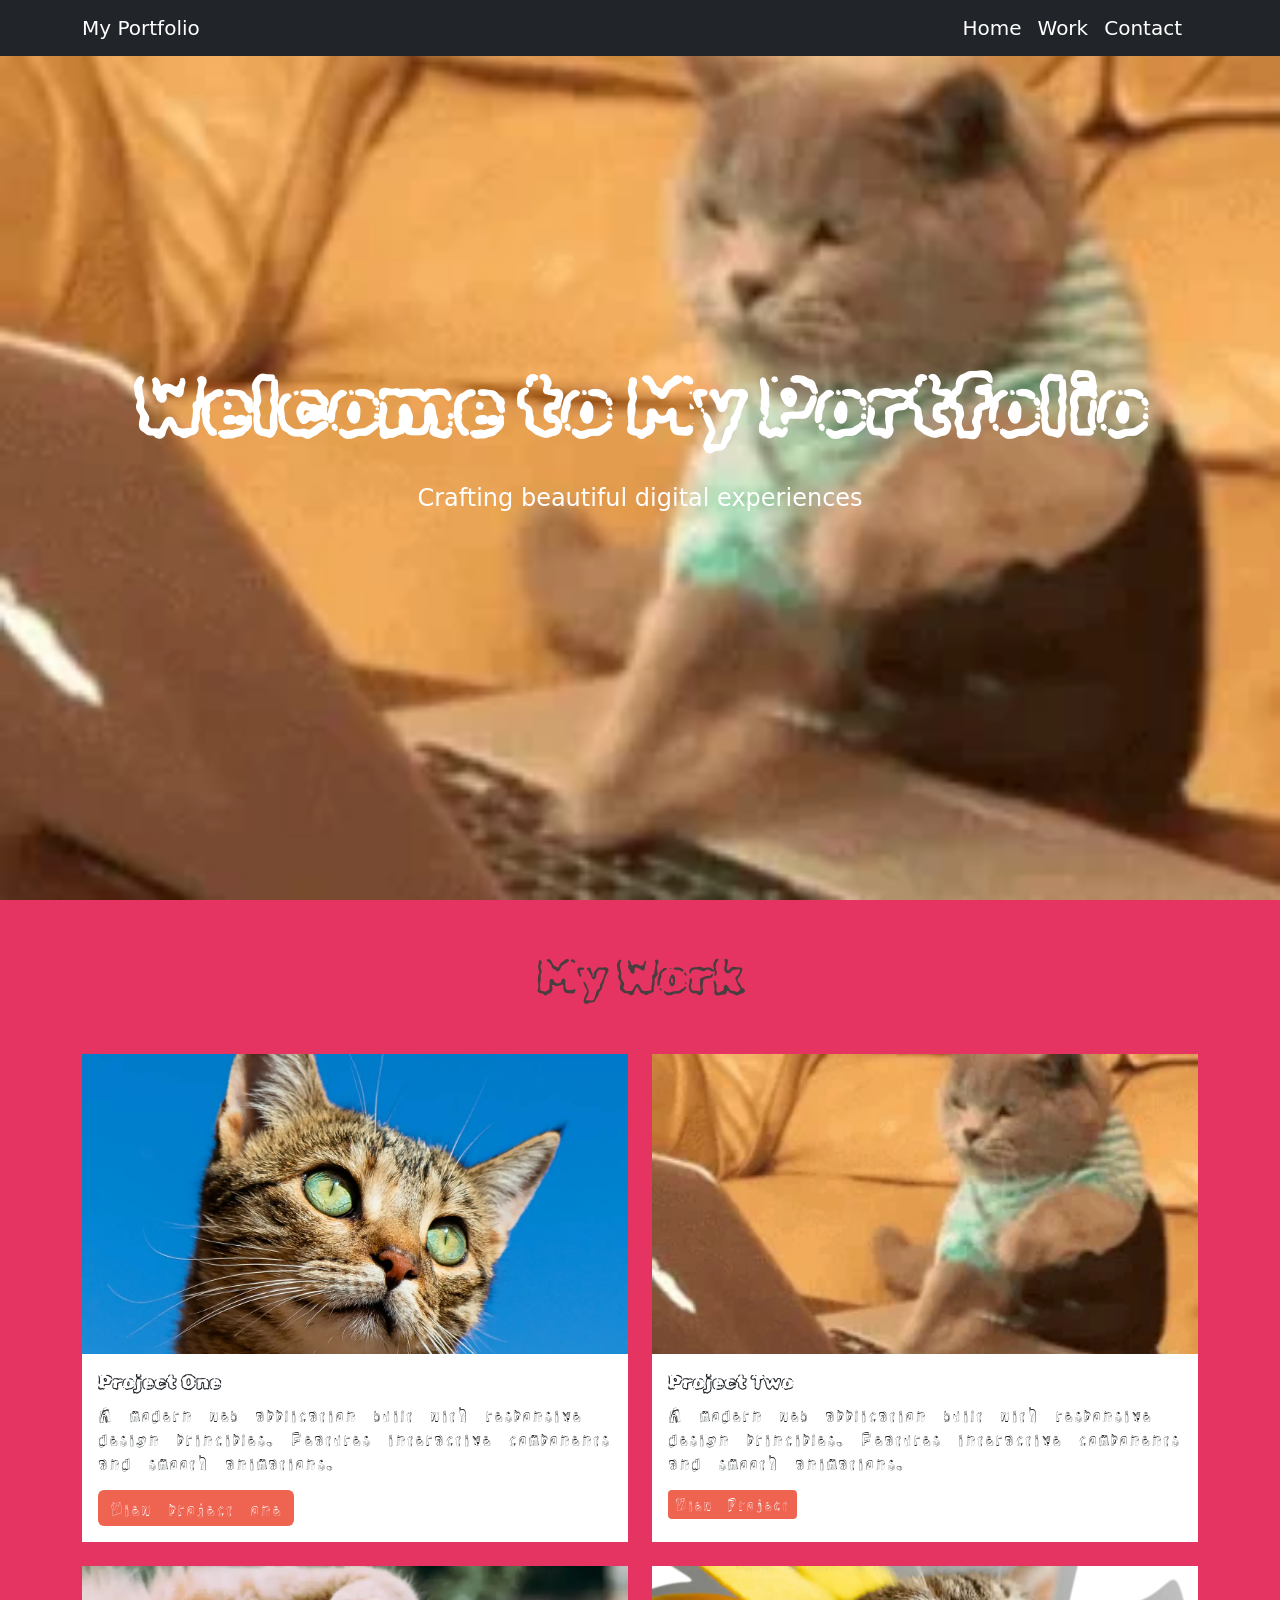
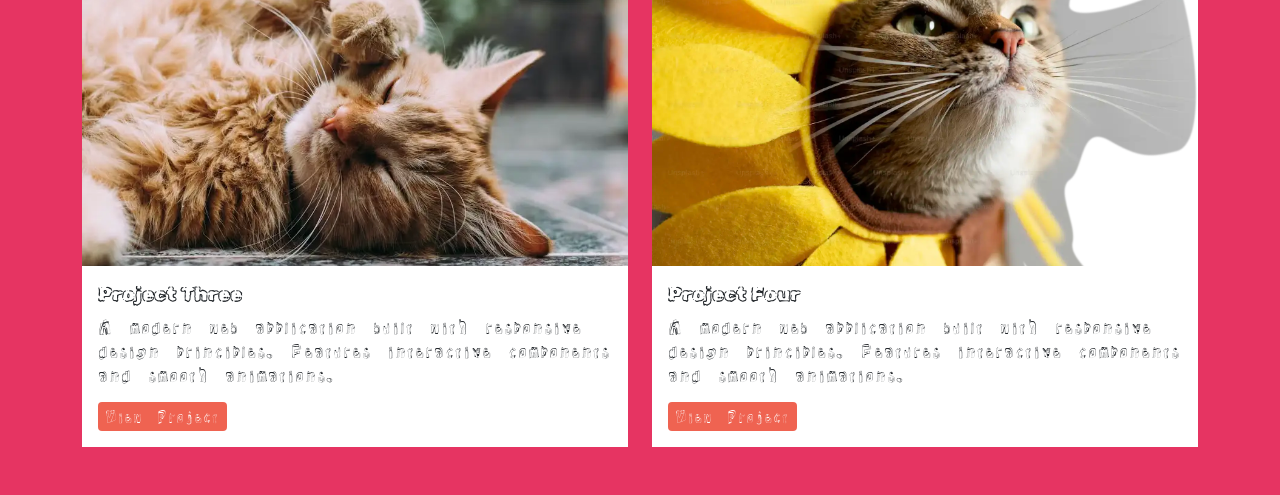
==== index.html @ f979a522 "modal full screen" ====
<!DOCTYPE html>
<html lang="en">

	<head>
		<link rel="stylesheet" href="https://cdnjs.cloudflare.com/ajax/libs/animate.css/4.1.1/animate.min.css"/>
		
		<meta name="viewport" content="width=device-width, initial-scale=1">

		<title>Your Name Portfolio</title>

		<link href="https://cdn.jsdelivr.net/npm/bootstrap@5.3.8/dist/css/bootstrap.min.css" rel="stylesheet" integrity="sha384-sRIl4kxILFvY47J16cr9ZwB07vP4J8+LH7qKQnuqkuIAvNWLzeN8tE5YBujZqJLB" crossorigin="anonymous">

		<link href="./styles/style.css" rel="stylesheet">
	</head>
	
	<body>
		<!-- Navigation -->
		<nav class="navbar navbar-expand-lg navbar-dark bg-dark fixed-top">
			<div class="container">
				<a class="navbar-brand" href="#">My Portfolio</a>
				<div class="collapse navbar-collapse" id="navbarNav">
					<ul class="navbar-nav ms-auto">
						<li class="nav-item">
							<a class="navbar-brand" href="#hero">Home</a>
						</li>
						<li class="nav-item">
							<a class="navbar-brand" href="#work">Work</a>
						</li>
						<li class="nav-item">
							<a class="navbar-brand" href="#contact">Contact</a>
						</li>
					</ul>
				</div>
			</div>
		</nav>

		<!-- Hero Section -->
		<section id="hero" class="hero-section">
			<div class="container h-100 d-flex align-items-center justify-content-center">
				<div class="text-center text-white">
					<h1 class="display-1 fw-bold mb-4">Welcome to My Portfolio</h1>
					<p class="lead mb-4">Crafting beautiful digital experiences</p>
				</div>
			</div>
		</section>

		<!-- Work Section -->
		<section id="work" class="py-5 sans-serif">
			<div class="container">
				<h2 class="text-center mb-5 display-5">My Work</h2>
				
				<div class="row g-4">
					<!-- Work 1 -->
					<div class="col-md-6">
						<div class="card h-100 work-card">
							<img src="images/bluecat.webp">
							<div class="card-body">
								<h5 class="card-title">Project One</h5>
								<p class="card-text">A modern web application built with responsive design principles. Features interactive components and smooth animations.</p>
								<button type="button" class="btn btn-primary"
								data-bs-toggle="modal" data-bs-target="#projectOneDetails">
									View project one
							</button>
							</div>
						</div>
					</div>

					<!-- Work 2 -->
					<div class="col-md-6">
						<div class="card h-100 work-card">
							<img src="images/catkeyboard.webp">
							<div class="card-body">
								<h5 class="card-title">Project Two</h5>
								<p class="card-text">A modern web application built with responsive design principles. Features interactive components and smooth animations.</p>
								<a href="#" class="btn btn-sm btn-primary">View Project</a>
							</div>
						</div>
					</div>

					<!-- Work 3 -->
					<div class="col-md-6">
						<div class="card h-100 work-card">
							<img src="images/orangecat.webp">
							<div class="card-body">
								<h5 class="card-title">Project Three</h5>
								<p class="card-text">A modern web application built with responsive design principles. Features interactive components and smooth animations.</p>
								<a href="#" class="btn btn-sm btn-primary">View Project</a>
							</div>
						</div>
					</div>

					<!-- Work 4 -->
					<div class="col-md-6">
						<div class="card h-100 work-card">
							<img src="images/sunflowercat.webp">
							<div class="card-body">
								<h5 class="card-title">Project Four</h5>
								<p class="card-text">A modern web application built with responsive design principles. Features interactive components and smooth animations.</p>
								<a href="#" class="btn btn-sm btn-primary">View Project</a>
							</div>
						</div>
					</div>
				</div>
			</div>


<!-- Project one detail pop-up -->
<div class="modal fade" id="projectOneDetails" tabindex="-1" aria-labelledby="exampleModalLabel" 
aria-hidden="true">
  <div class="modal-dialog modal-fullscreen">
    <div class="modal-content">
      <div class="modal-header">
        <h1 class="modal-title fs-5" id="exampleModalLabel">Modal title</h1>
        <button type="button" class="btn-close" data-bs-dismiss="modal" aria-label="Close"></button>
      </div>
      <div class="modal-body">

		<div class="container">
			<div class="row">
				<div class="col-md-3">
					<h2>Project one detail page</h2>
				</div>
				<div class="col-md-9">
					<img src="images/bluecat.webp">
				</div>
			</div>
		</div>
		



      </div>
      <div class="modal-footer">
        <button type="button" class="btn btn-secondary" data-bs-dismiss="modal">Close</button>
      </div>
    </div>
  </div>
</div>









		</section>




		<script src="https://cdn.jsdelivr.net/npm/bootstrap@5.3.8/dist/js/bootstrap.bundle.min.js" integrity="sha384-FKyoEForCGlyvwx9Hj09JcYn3nv7wiPVlz7YYwJrWVcXK/BmnVDxM+D2scQbITxI" crossorigin="anonymous"></script>
	</body>
</html>
---- styles/style.css ----
@import url('https://fonts.googleapis.com/css2?family=Rubik+Burned&display=swap');
@import url('https://fonts.googleapis.com/css2?family=Rock+3D&display=swap');

:root {
    --background-color: #E63462;
    --text-color: #483D3F;
    --highlight-color-one: #708B75;
    --highlight-color-two: #EF6351;
    --highlight-color-three: #EDDDD4;
}

body{
    background-color: var(--background-color);
    color: var(--text-color);
}

/* Hero Section */
.hero-section {
    background: url('../images/catkeyboard.webp');
    background-size: cover;
    background-position: 50% 50%;
    height: 100vh;
    display: flex;
    align-items: center;
    justify-content: center;
    color: white;
}

.bg-light {
    background-color: red;
}

.hero-section h1 {
    font-weight: 700;
    font-family: "Rubik Burned", system-ui;
}

h2, h3, h4, h5 {
    font-family: "Rubik Burned", system-ui;
}

.hero-section .lead {
    font-size: 1.5rem;
}

.work-card img {
    height: 300px;
    object-fit: cover;
    border-radius: 0;
}

.work-card {
    font-family: "Rock 3D", system-ui;
    border-radius: 0px;
    border: none;
}

.btn {
    background-color: var(--highlight-color-two);
    border: none;
}


h2 {
    font-weight: 700;
    color: var(--text-color);
}

.modal-body img {
    width: 100%;
}
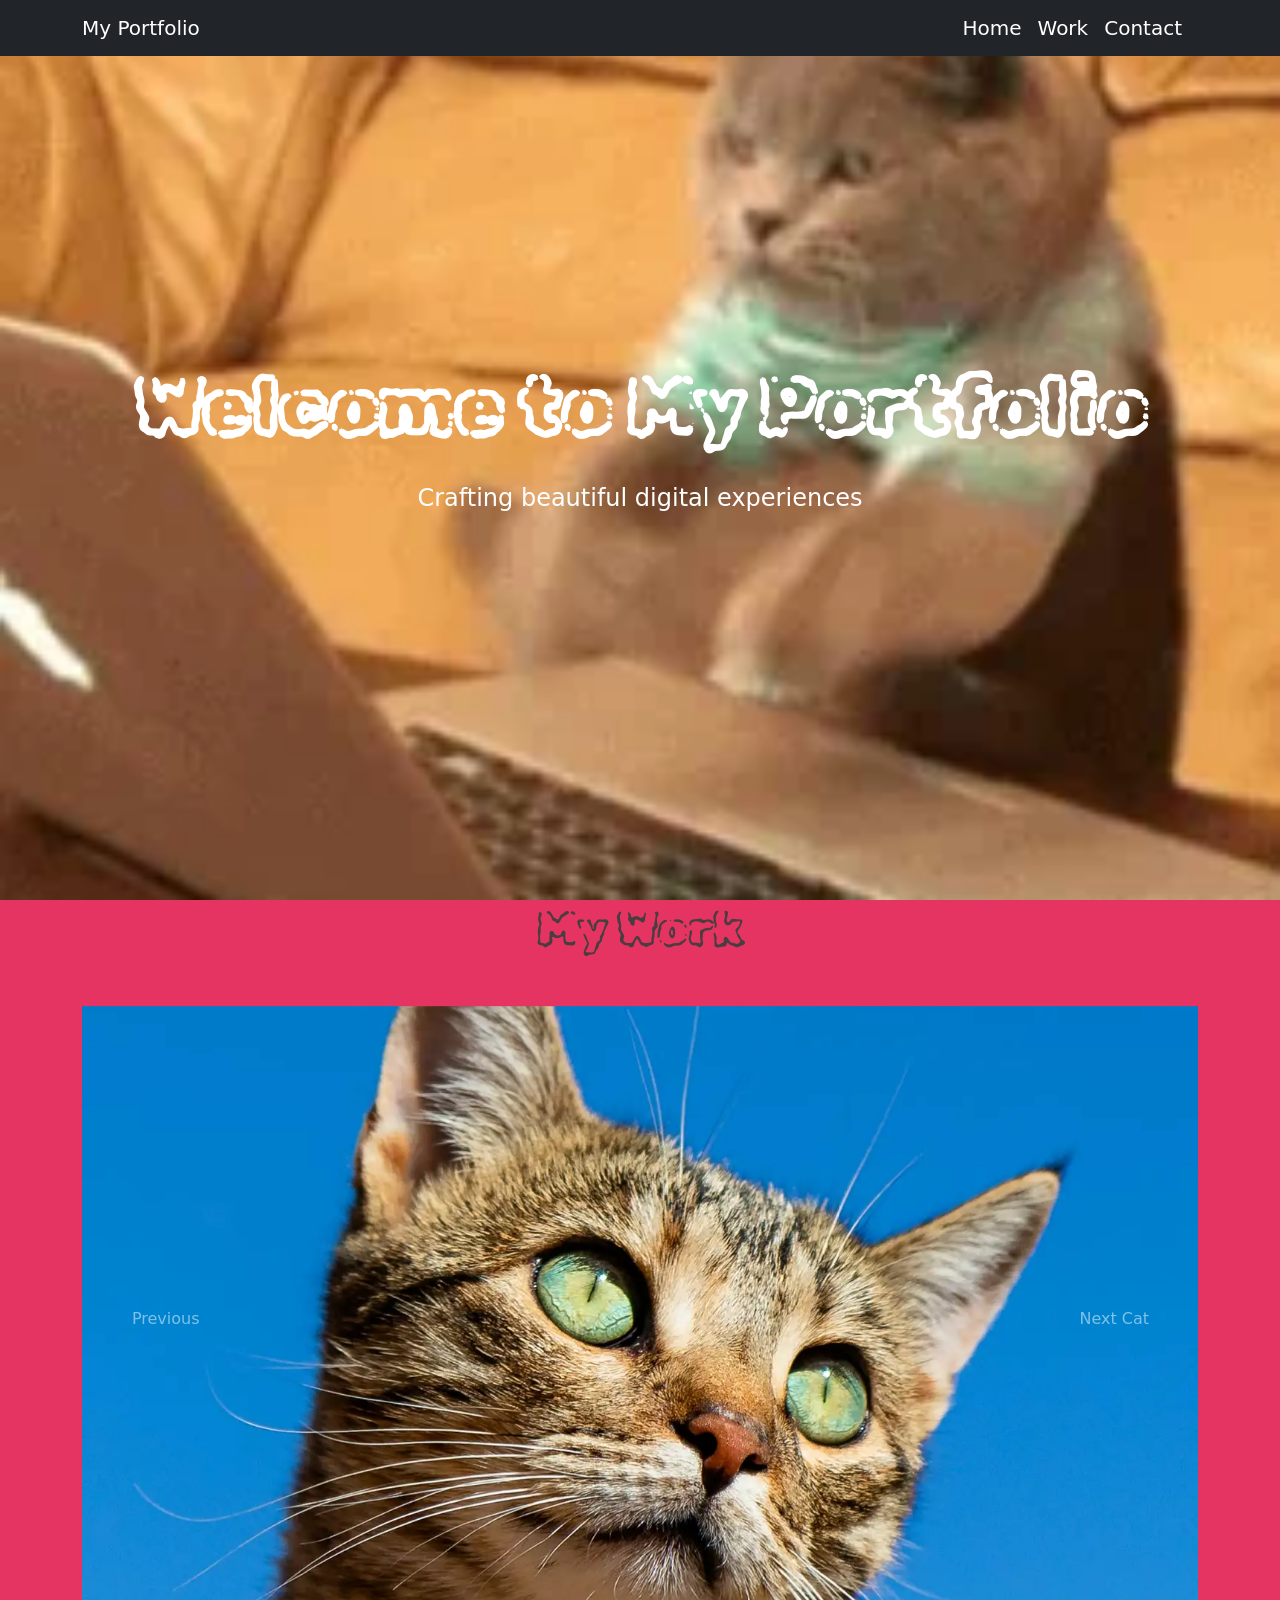
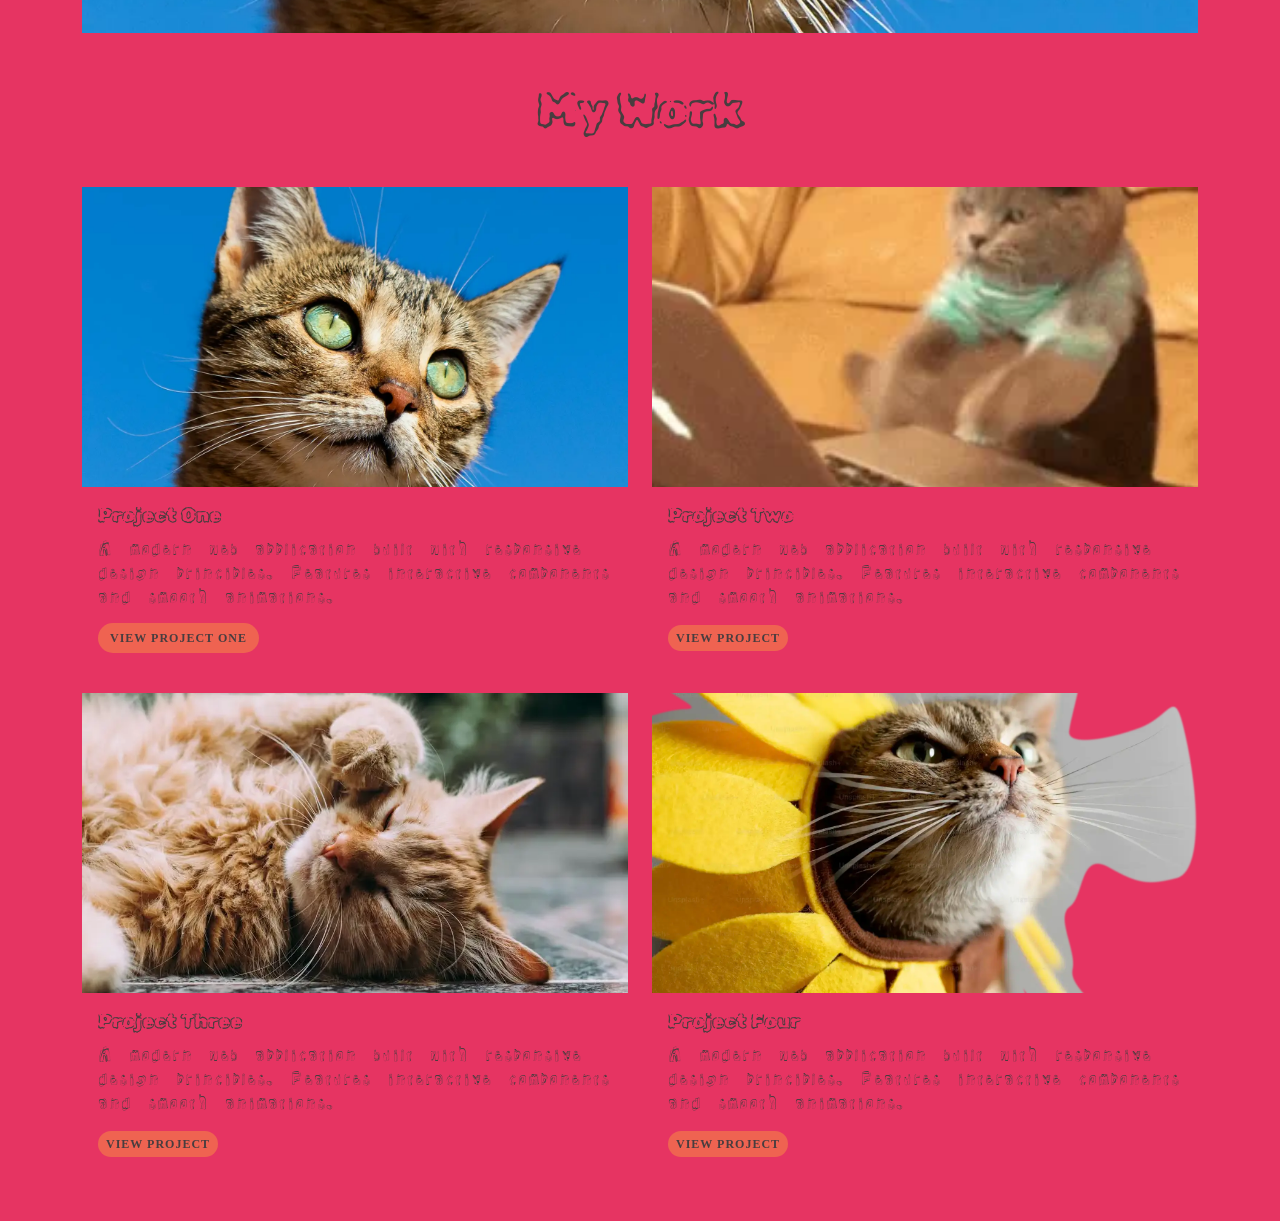
==== commit 8cd54416: "Carousel example" ====
--- a/index.html
+++ b/index.html
@@ -43,6 +43,43 @@
 				</div>
 			</div>
 		</section>
+
+
+		<section class="carousel">
+			<div class="container">
+				<h2 class="text-center mb-5 display-5">My Work</h2>
+				<div id="catCarousel" class="carousel slide">
+					<div id="catCarousel" class="carousel slide">
+						<div class="carousel-inner">
+							<div class="carousel-item active">
+								<img src="images/bluecat.webp">
+							</div>
+							<div class="carousel-item">
+								<img src="images/catfriend.webp">
+							</div>
+							<div class="carousel-item">
+								<img src="images/catkeyboard.webp">
+							</div>
+							<div class="carousel-item">
+								<img src="images/sunflowercat.webp">
+							</div>
+							<div class="carousel-item">
+								<img src="images/orangecat.webp">
+							</div>
+						</div>
+						<button class="carousel-control-prev" type="button" data-bs-target="#catCarousel" data-bs-slide="prev">
+							Previous
+						</button>
+						<button class="carousel-control-next" type="button" data-bs-target="#catCarousel" data-bs-slide="next">
+							Next Cat
+						</button>
+					</div>
+
+				</div>
+			</div>
+		</section>
+
+
 
 		<!-- Work Section -->
 		<section id="work" class="py-5 sans-serif">
@@ -138,13 +175,6 @@
 </div>
 
 
-
-
-
-
-
-
-
 		</section>
 
 
--- a/styles/style.css
+++ b/styles/style.css
@@ -9,8 +9,40 @@
     --highlight-color-three: #EDDDD4;
 }
 
-body{
+body {
     background-color: var(--background-color);
+    color: var(--text-color);
+}
+
+.carousel-inner img {
+    width: 100%;
+    aspect-ratio: 16/9;
+    object-fit: cover;
+}
+
+.btn {
+    background: var(--text-color);
+    border: none;
+    color: var(--green-hightlight);
+    font-family: "Roboto";
+    font-weight: 900;
+    font-size: 12px;
+    text-transform: uppercase;
+    letter-spacing: 1px;
+    border-radius: 112px;
+}
+
+div.card {
+    border: none;
+    background-color: transparent;
+}
+
+div.card {
+    border: none;
+    background-color: transparent;
+}
+
+div.card-body, .card-title, .card-text {
     color: var(--text-color);
 }
 
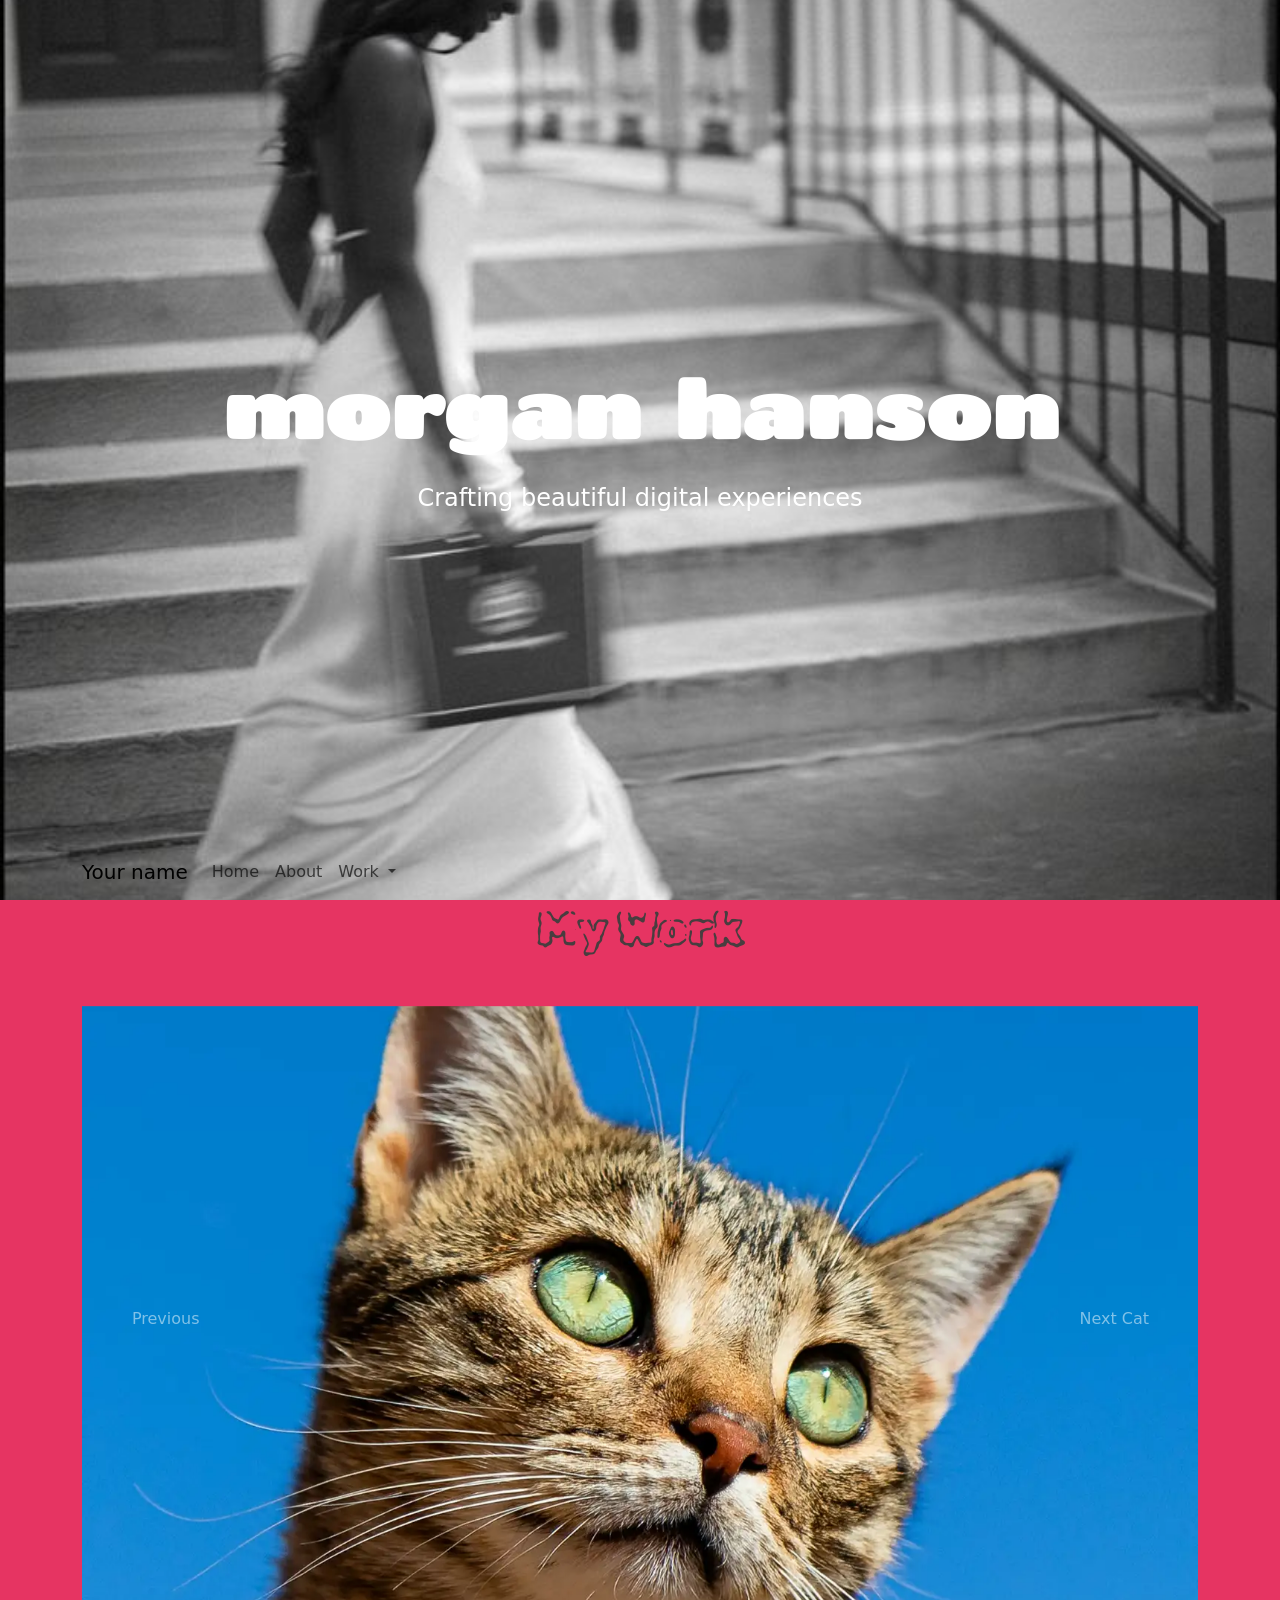
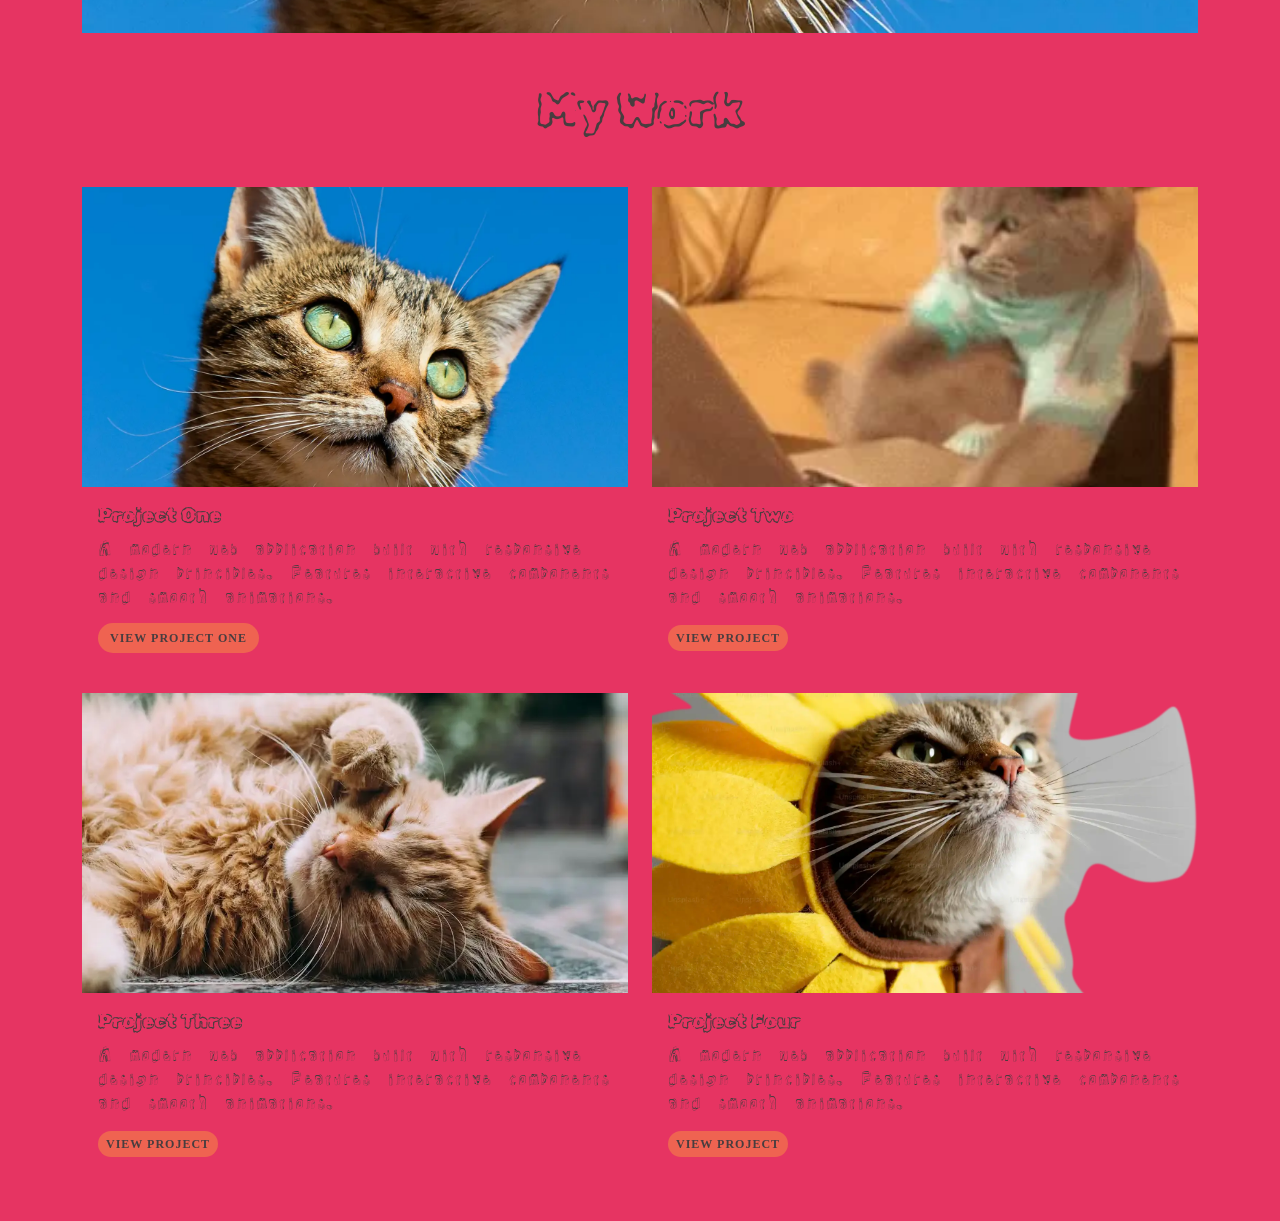
==== commit 05d4b189: "Random website changes" ====
--- a/index.html
+++ b/index.html
@@ -14,7 +14,7 @@
 	</head>
 	
 	<body>
-		<!-- Navigation -->
+		<!-- Navigation
 		<nav class="navbar navbar-expand-lg navbar-dark bg-dark fixed-top">
 			<div class="container">
 				<a class="navbar-brand" href="#">My Portfolio</a>
@@ -32,13 +32,44 @@
 					</ul>
 				</div>
 			</div>
-		</nav>
+		</nav> -->
+
+<!-- navbar with a drop down that collapses on screens smaller than medium width -->
+<nav class="navbar navbar-expand-lg fixed-bottom">
+	<div class="container-fluid container">
+		<a class="navbar-brand" href="#">Your name</a>
+		<button class="navbar-toggler" type="button" data-bs-toggle="collapse" data-bs-target="#navbarText" aria-controls="navbarText" aria-expanded="false" aria-label="Toggle navigation">
+			<span class="navbar-toggler-icon"></span>
+		</button>
+		<div class="collapse navbar-collapse" id="navbarText">
+			<ul class="navbar-nav">
+				<li class="nav-item">
+					<a class="nav-link" href="#">Home</a>
+				</li>
+				<li class="nav-item">
+					<a class="nav-link" href="#">About</a>
+				</li>
+				<li class="nav-item dropdown">
+					<a class="nav-link dropdown-toggle" role="button" data-bs-toggle="dropdown">
+						Work
+					</a>
+					<ul class="dropdown-menu">
+						<li><a class="dropdown-item" href="#">Digital</a></li>
+						<li><a class="dropdown-item" href="#">Print</a></li>
+						<li><a class="dropdown-item" href="#">Illustration</a></li>
+					</ul>
+				</li>
+			</ul>
+		</div>
+	</div>
+</nav>
+
 
 		<!-- Hero Section -->
 		<section id="hero" class="hero-section">
 			<div class="container h-100 d-flex align-items-center justify-content-center">
 				<div class="text-center text-white">
-					<h1 class="display-1 fw-bold mb-4">Welcome to My Portfolio</h1>
+					<h1 class="display-1 fw-bold mb-4">morgan hanson</h1>
 					<p class="lead mb-4">Crafting beautiful digital experiences</p>
 				</div>
 			</div>
@@ -178,6 +209,11 @@
 		</section>
 
 
+<footer>
+	<div class="container-fluid">
+		<!-- footer content goes in here -->
+	</div>
+</footer>
 
 
 		<script src="https://cdn.jsdelivr.net/npm/bootstrap@5.3.8/dist/js/bootstrap.bundle.min.js" integrity="sha384-FKyoEForCGlyvwx9Hj09JcYn3nv7wiPVlz7YYwJrWVcXK/BmnVDxM+D2scQbITxI" crossorigin="anonymous"></script>
--- a/styles/style.css
+++ b/styles/style.css
@@ -1,5 +1,7 @@
 @import url('https://fonts.googleapis.com/css2?family=Rubik+Burned&display=swap');
 @import url('https://fonts.googleapis.com/css2?family=Rock+3D&display=swap');
+@import url('https://fonts.googleapis.com/css2?family=Titan+One&display=swap');
+@import url('https://fonts.googleapis.com/css2?family=Chango&display=swap');
 
 :root {
     --background-color: #E63462;
@@ -48,7 +50,7 @@
 
 /* Hero Section */
 .hero-section {
-    background: url('../images/catkeyboard.webp');
+    background: url('../images/image.png');
     background-size: cover;
     background-position: 50% 50%;
     height: 100vh;
@@ -64,7 +66,7 @@
 
 .hero-section h1 {
     font-weight: 700;
-    font-family: "Rubik Burned", system-ui;
+    font-family: "Chango", system-ui;
 }
 
 h2, h3, h4, h5 {
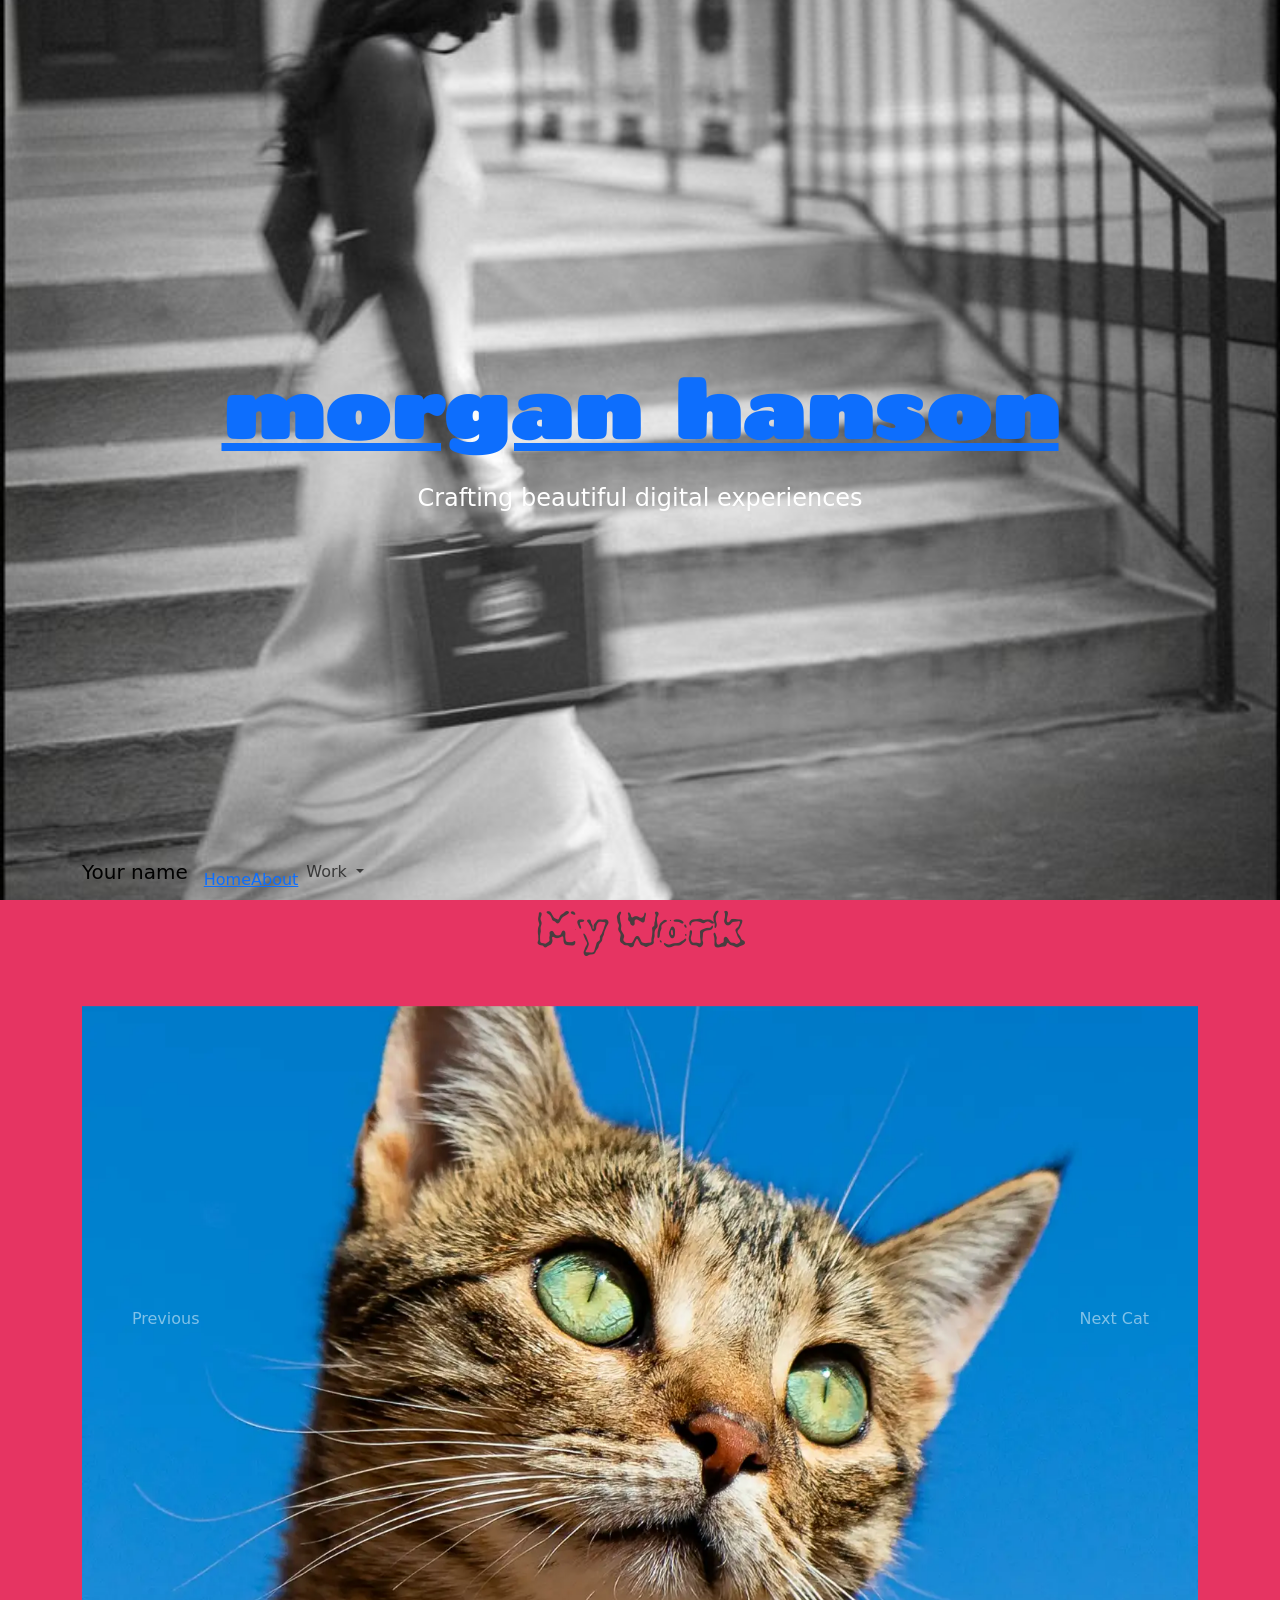
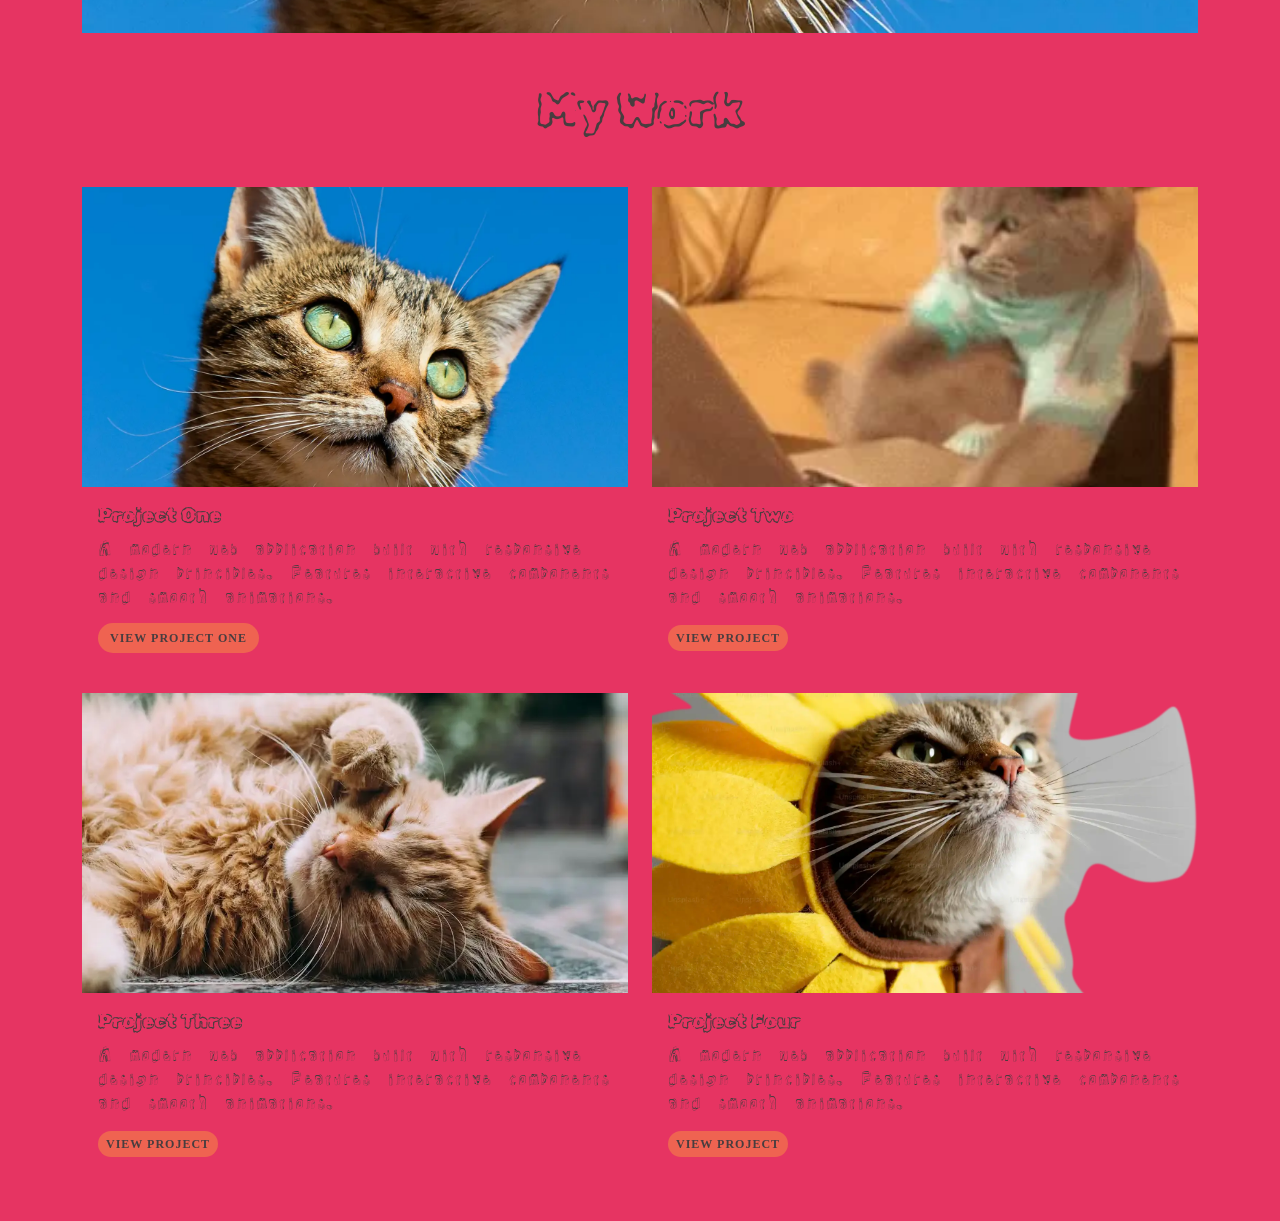
==== commit c48d15e2: "messing around" ====
--- a/index.html
+++ b/index.html
@@ -44,10 +44,14 @@
 		<div class="collapse navbar-collapse" id="navbarText">
 			<ul class="navbar-nav">
 				<li class="nav-item">
-					<a class="nav-link" href="#">Home</a>
+					<a class="nav-link" href="#">
+						<a href="work copy.html">Home</a>
+						</a>
 				</li>
 				<li class="nav-item">
-					<a class="nav-link" href="#">About</a>
+					<a class="nav-link" href="#">
+						<a href="work.html">About</a>
+						</a>
 				</li>
 				<li class="nav-item dropdown">
 					<a class="nav-link dropdown-toggle" role="button" data-bs-toggle="dropdown">
@@ -69,7 +73,9 @@
 		<section id="hero" class="hero-section">
 			<div class="container h-100 d-flex align-items-center justify-content-center">
 				<div class="text-center text-white">
-					<h1 class="display-1 fw-bold mb-4">morgan hanson</h1>
+					<h1 class="display-1 fw-bold mb-4">
+						<a href="work.html">morgan hanson</a>
+						</h1>
 					<p class="lead mb-4">Crafting beautiful digital experiences</p>
 				</div>
 			</div>
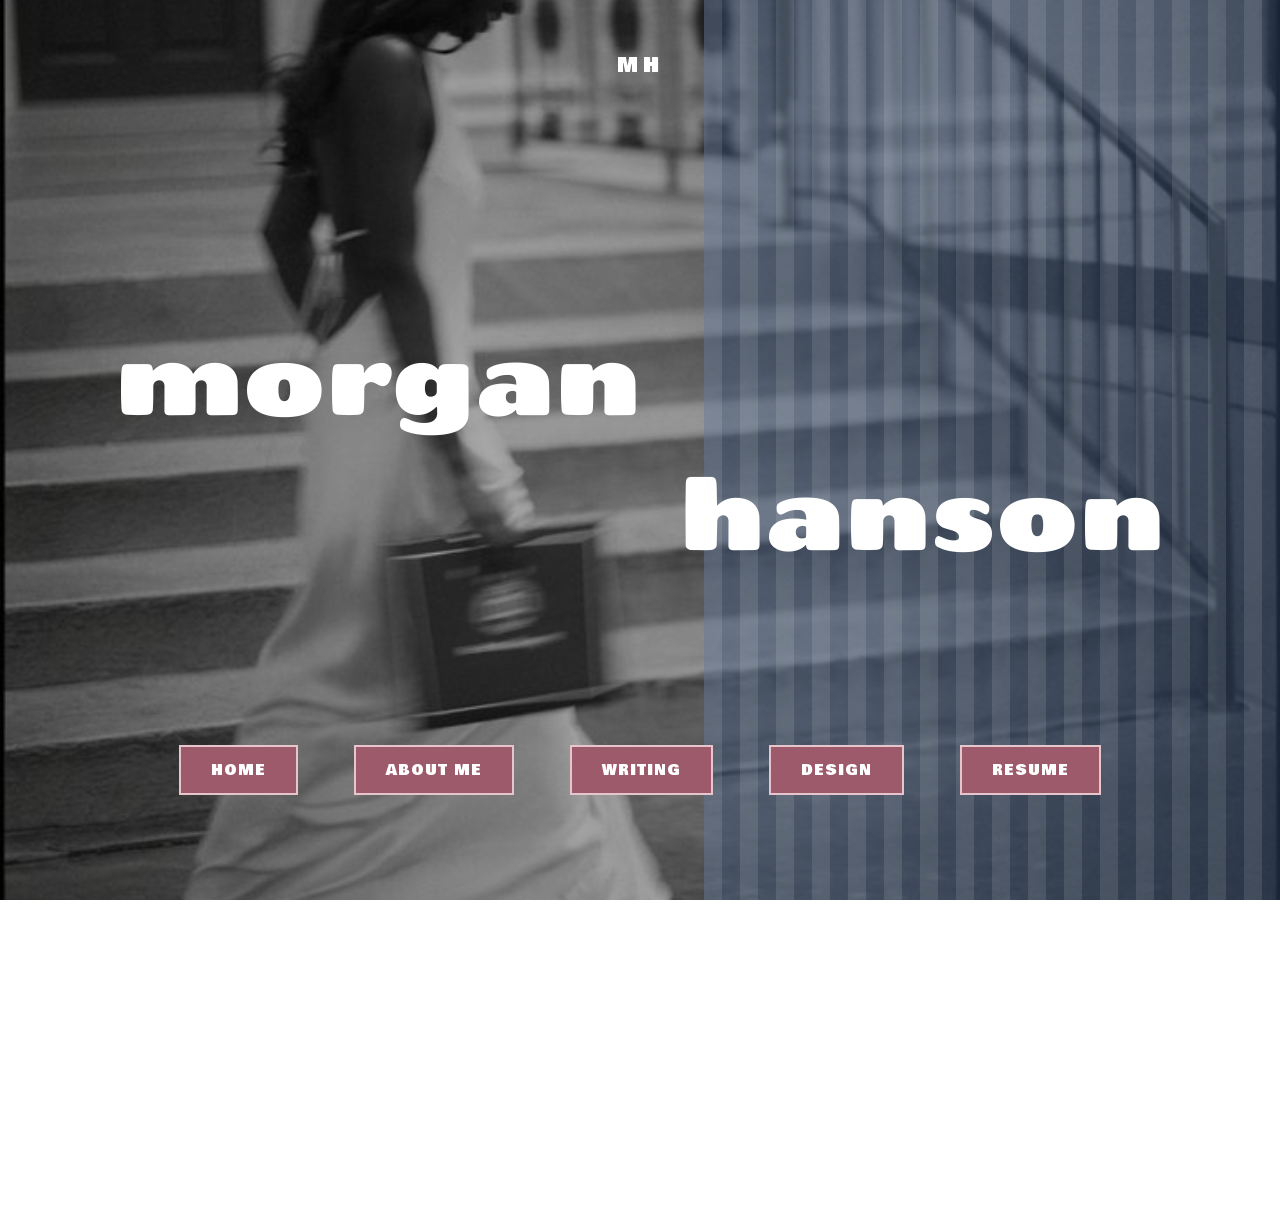
==== commit edb8aa07: "switched my example page code to my main site" ====
--- a/index.html
+++ b/index.html
@@ -1,4 +1,74 @@
 <!DOCTYPE html>
+<html lang="en">
+<head>
+    <meta charset="UTF-8">
+    <meta name="viewport" content="width=device-width, initial-scale=1.0">
+    <title>Morgan Hanson</title>
+
+    <!-- LINK TO CSS FILE -->
+    <link rel="stylesheet" href="styles/style.css">
+</head>
+
+<body>
+
+<div class="hero">
+
+    <div class="initials">MH</div>
+
+    <div class="name first">morgan</div>
+    <div class="name last">hanson</div>
+
+    <div class="nav">
+        <a href="#">HOME</a>
+        <a href="#">ABOUT ME</a>
+        <a href="#">WRITING</a>
+        <a href="#">DESIGN</a>
+        <a href="#">RESUME</a>
+    </div>
+
+</div>
+
+<footer class="footer">
+
+    <div class="footer-container">
+
+        <div class="footer-left">
+            <h2>LETS CONNECT:)</h2>
+
+            <div class="footer-columns">
+                <div>
+                    <h4>LINKEDIN</h4>
+                    <p>morganhanson2026</p>
+                </div>
+
+                <div>
+                    <h4>EMAIL</h4>
+                    <p>hello@reallygreatsite.com</p>
+                </div>
+
+                <div>
+                    <h4>PHONE</h4>
+                    <p>012-345-6789</p>
+                </div>
+            </div>
+        </div>
+
+        <div class="footer-right">
+            <h1>M|H</h1>
+        </div>
+
+    </div>
+
+</footer>
+
+</body>
+</html>
+
+
+
+
+
+<!-- <!DOCTYPE html>
 <html lang="en">
 
 	<head>
@@ -13,7 +83,7 @@
 		<link href="./styles/style.css" rel="stylesheet">
 	</head>
 	
-	<body>
+	<body> -->
 		<!-- Navigation
 		<nav class="navbar navbar-expand-lg navbar-dark bg-dark fixed-top">
 			<div class="container">
@@ -35,7 +105,7 @@
 		</nav> -->
 
 <!-- navbar with a drop down that collapses on screens smaller than medium width -->
-<nav class="navbar navbar-expand-lg fixed-bottom">
+<!-- <nav class="navbar navbar-expand-lg fixed-bottom">
 	<div class="container-fluid container">
 		<a class="navbar-brand" href="#">Your name</a>
 		<button class="navbar-toggler" type="button" data-bs-toggle="collapse" data-bs-target="#navbarText" aria-controls="navbarText" aria-expanded="false" aria-label="Toggle navigation">
@@ -66,11 +136,11 @@
 			</ul>
 		</div>
 	</div>
-</nav>
+</nav> -->
 
 
 		<!-- Hero Section -->
-		<section id="hero" class="hero-section">
+		<!-- <section id="hero" class="hero-section">
 			<div class="container h-100 d-flex align-items-center justify-content-center">
 				<div class="text-center text-white">
 					<h1 class="display-1 fw-bold mb-4">
@@ -114,18 +184,18 @@
 
 				</div>
 			</div>
-		</section>
+		</section> -->
 
 
 
 		<!-- Work Section -->
-		<section id="work" class="py-5 sans-serif">
+		<!-- <section id="work" class="py-5 sans-serif">
 			<div class="container">
 				<h2 class="text-center mb-5 display-5">My Work</h2>
 				
-				<div class="row g-4">
+				<div class="row g-4"> -->
 					<!-- Work 1 -->
-					<div class="col-md-6">
+					<!-- <div class="col-md-6">
 						<div class="card h-100 work-card">
 							<img src="images/bluecat.webp">
 							<div class="card-body">
@@ -137,49 +207,49 @@
 							</button>
 							</div>
 						</div>
+					</div> -->
+
+					<!-- Work 2 -->
+					<!-- <div class="col-md-6">
+						<div class="card h-100 work-card">
+							<img src="images/catkeyboard.webp">
+							<div class="card-body">
+								<h5 class="card-title">Project Two</h5>
+								<p class="card-text">A modern web application built with responsive design principles. Features interactive components and smooth animations.</p>
+								<a href="#" class="btn btn-sm btn-primary">View Project</a>
+							</div>
+						</div>
+					</div> -->
+
+					<!-- Work 3 -->
+					<!-- <div class="col-md-6">
+						<div class="card h-100 work-card">
+							<img src="images/orangecat.webp">
+							<div class="card-body">
+								<h5 class="card-title">Project Three</h5>
+								<p class="card-text">A modern web application built with responsive design principles. Features interactive components and smooth animations.</p>
+								<a href="#" class="btn btn-sm btn-primary">View Project</a>
+							</div>
+						</div>
+					</div> -->
+
+					<!-- Work 4 -->
+					<!-- <div class="col-md-6">
+						<div class="card h-100 work-card">
+							<img src="images/sunflowercat.webp">
+							<div class="card-body">
+								<h5 class="card-title">Project Four</h5>
+								<p class="card-text">A modern web application built with responsive design principles. Features interactive components and smooth animations.</p>
+								<a href="#" class="btn btn-sm btn-primary">View Project</a>
+							</div>
+						</div>
 					</div>
-
-					<!-- Work 2 -->
-					<div class="col-md-6">
-						<div class="card h-100 work-card">
-							<img src="images/catkeyboard.webp">
-							<div class="card-body">
-								<h5 class="card-title">Project Two</h5>
-								<p class="card-text">A modern web application built with responsive design principles. Features interactive components and smooth animations.</p>
-								<a href="#" class="btn btn-sm btn-primary">View Project</a>
-							</div>
-						</div>
-					</div>
-
-					<!-- Work 3 -->
-					<div class="col-md-6">
-						<div class="card h-100 work-card">
-							<img src="images/orangecat.webp">
-							<div class="card-body">
-								<h5 class="card-title">Project Three</h5>
-								<p class="card-text">A modern web application built with responsive design principles. Features interactive components and smooth animations.</p>
-								<a href="#" class="btn btn-sm btn-primary">View Project</a>
-							</div>
-						</div>
-					</div>
-
-					<!-- Work 4 -->
-					<div class="col-md-6">
-						<div class="card h-100 work-card">
-							<img src="images/sunflowercat.webp">
-							<div class="card-body">
-								<h5 class="card-title">Project Four</h5>
-								<p class="card-text">A modern web application built with responsive design principles. Features interactive components and smooth animations.</p>
-								<a href="#" class="btn btn-sm btn-primary">View Project</a>
-							</div>
-						</div>
-					</div>
-				</div>
-			</div>
+				</div>
+			</div> -->
 
 
 <!-- Project one detail pop-up -->
-<div class="modal fade" id="projectOneDetails" tabindex="-1" aria-labelledby="exampleModalLabel" 
+<!-- <div class="modal fade" id="projectOneDetails" tabindex="-1" aria-labelledby="exampleModalLabel" 
 aria-hidden="true">
   <div class="modal-dialog modal-fullscreen">
     <div class="modal-content">
@@ -198,11 +268,11 @@
 					<img src="images/bluecat.webp">
 				</div>
 			</div>
-		</div>
+		</div> -->
 		
 
 
-
+<!-- 
       </div>
       <div class="modal-footer">
         <button type="button" class="btn btn-secondary" data-bs-dismiss="modal">Close</button>
@@ -212,16 +282,16 @@
 </div>
 
 
-		</section>
-
-
-<footer>
+		</section> -->
+
+
+<!-- <footer>
 	<div class="container-fluid">
-		<!-- footer content goes in here -->
-	</div>
+		 footer content goes in here -->
+	<!-- </div>
 </footer>
 
 
 		<script src="https://cdn.jsdelivr.net/npm/bootstrap@5.3.8/dist/js/bootstrap.bundle.min.js" integrity="sha384-FKyoEForCGlyvwx9Hj09JcYn3nv7wiPVlz7YYwJrWVcXK/BmnVDxM+D2scQbITxI" crossorigin="anonymous"></script>
 	</body>
-</html>+</html> --> 
--- a/styles/style.css
+++ b/styles/style.css
@@ -2,8 +2,158 @@
 @import url('https://fonts.googleapis.com/css2?family=Rock+3D&display=swap');
 @import url('https://fonts.googleapis.com/css2?family=Titan+One&display=swap');
 @import url('https://fonts.googleapis.com/css2?family=Chango&display=swap');
-
-:root {
+@import url('https://fonts.googleapis.com/css2?family=Bowlby+One&display=swap');
+
+/* RESET */
+body, html {
+    margin: 0;
+    padding: 0;
+    height: 100%;
+    font-family: "Bowlby One", sans-serif;
+}
+
+/* HERO BACKGROUND */
+.hero {
+  position: relative;
+    height: 100vh;
+    background: url('../images/image.png') center/cover no-repeat;
+}
+
+/* DARK LEFT SIDE */
+.hero::before {
+    content: "";
+    position: absolute;
+    left: 10;
+    top: 0;
+    width: 55%;
+    height: 100%;
+    background: rgba(0,0,0,0.35);
+}
+
+/* STRIPED RIGHT SIDE */
+.hero::after {
+    content: "";
+    position: absolute;
+    top: 0;
+    right: 0;
+    width: 45%;
+    height: 100%;
+
+    background:
+    /* STRIPES (top layer) */
+        repeating-linear-gradient(
+            to right,
+            rgba(255, 255, 255, 0.15),
+            rgba(255, 255, 255, 0.15) 18px,
+            rgba(255, 255, 255, 0.05) 18px,
+            rgba(255, 255, 255, 0.05) 36px
+        ),
+
+        /* DARK BLUE BASE (underneath) */
+        rgba(20, 40, 70, 0.6);
+}
+
+/* TEXT */
+.name {
+    position: absolute;
+    color: white;
+    z-index: 2;
+    font-family: "chango", sans-serif;
+}
+
+.first {
+    top: 35%;
+    left: 9%;
+    font-size: 100px;
+}
+
+.last {
+    top: 50%;
+    right: 9%;
+    font-size: 100px;
+}
+
+.initials {
+    position: absolute;
+    top: 50px;
+    left: 50%;
+    transform: translateX(-50%);
+    color: white;
+    letter-spacing: 5px;
+    z-index: 2;
+    font-size: 20px;
+}
+
+/* NAV BUTTONS */
+.nav {
+    position: absolute;
+    bottom: 80px;
+    width: 100%;
+    text-align: center;
+    z-index: 2;
+}
+
+.nav a {
+    display: inline-block;
+    margin: 25px;
+    padding: 12px 30px;
+    background: #9c5a6b;
+    color: white;
+    text-decoration: none;
+    border: 2px solid #e6c5cc;
+    font-size: 14px;
+    letter-spacing: 1px;
+}
+
+.nav a:hover {
+    background: #7e4554;
+}
+
+.footer {
+    background: linear-gradient(
+        to right,
+         rgba(20, 40, 70, 0.6)
+    ); 
+    color: white;
+    padding: 60px 80px;
+    font-family: 'Playfair Display', serif;
+}
+
+.footer-container {
+    display: flex;
+    justify-content: space-between;
+    align-items: center;
+}
+
+/* LEFT SIDE */
+.footer-left h2 {
+    font-size: 36px;
+    margin-bottom: 30px;
+    letter-spacing: 1px;
+}
+
+.footer-columns {
+    display: flex;
+    gap: 80px;
+}
+
+.footer-columns h4 {
+    font-size: 16px;
+    margin-bottom: 5px;
+}
+
+.footer-columns p {
+    font-size: 18px;
+    opacity: 0.9;
+}
+
+/* RIGHT SIDE */
+.footer-right h1 {
+    font-size: 80px;
+    font-weight: 500;
+}
+
+/* :root {
     --background-color: #E63462;
     --text-color: #483D3F;
     --highlight-color-one: #708B75;
@@ -49,7 +199,7 @@
 }
 
 /* Hero Section */
-.hero-section {
+/* .hero-section {
     background: url('../images/image.png');
     background-size: cover;
     background-position: 50% 50%;
@@ -102,4 +252,4 @@
 
 .modal-body img {
     width: 100%;
-}
+} */ 
--- a/styles/style.css
+++ b/styles/style.css
@@ -2,8 +2,158 @@
 @import url('https://fonts.googleapis.com/css2?family=Rock+3D&display=swap');
 @import url('https://fonts.googleapis.com/css2?family=Titan+One&display=swap');
 @import url('https://fonts.googleapis.com/css2?family=Chango&display=swap');
-
-:root {
+@import url('https://fonts.googleapis.com/css2?family=Bowlby+One&display=swap');
+
+/* RESET */
+body, html {
+    margin: 0;
+    padding: 0;
+    height: 100%;
+    font-family: "Bowlby One", sans-serif;
+}
+
+/* HERO BACKGROUND */
+.hero {
+  position: relative;
+    height: 100vh;
+    background: url('../images/image.png') center/cover no-repeat;
+}
+
+/* DARK LEFT SIDE */
+.hero::before {
+    content: "";
+    position: absolute;
+    left: 10;
+    top: 0;
+    width: 55%;
+    height: 100%;
+    background: rgba(0,0,0,0.35);
+}
+
+/* STRIPED RIGHT SIDE */
+.hero::after {
+    content: "";
+    position: absolute;
+    top: 0;
+    right: 0;
+    width: 45%;
+    height: 100%;
+
+    background:
+    /* STRIPES (top layer) */
+        repeating-linear-gradient(
+            to right,
+            rgba(255, 255, 255, 0.15),
+            rgba(255, 255, 255, 0.15) 18px,
+            rgba(255, 255, 255, 0.05) 18px,
+            rgba(255, 255, 255, 0.05) 36px
+        ),
+
+        /* DARK BLUE BASE (underneath) */
+        rgba(20, 40, 70, 0.6);
+}
+
+/* TEXT */
+.name {
+    position: absolute;
+    color: white;
+    z-index: 2;
+    font-family: "chango", sans-serif;
+}
+
+.first {
+    top: 35%;
+    left: 9%;
+    font-size: 100px;
+}
+
+.last {
+    top: 50%;
+    right: 9%;
+    font-size: 100px;
+}
+
+.initials {
+    position: absolute;
+    top: 50px;
+    left: 50%;
+    transform: translateX(-50%);
+    color: white;
+    letter-spacing: 5px;
+    z-index: 2;
+    font-size: 20px;
+}
+
+/* NAV BUTTONS */
+.nav {
+    position: absolute;
+    bottom: 80px;
+    width: 100%;
+    text-align: center;
+    z-index: 2;
+}
+
+.nav a {
+    display: inline-block;
+    margin: 25px;
+    padding: 12px 30px;
+    background: #9c5a6b;
+    color: white;
+    text-decoration: none;
+    border: 2px solid #e6c5cc;
+    font-size: 14px;
+    letter-spacing: 1px;
+}
+
+.nav a:hover {
+    background: #7e4554;
+}
+
+.footer {
+    background: linear-gradient(
+        to right,
+         rgba(20, 40, 70, 0.6)
+    ); 
+    color: white;
+    padding: 60px 80px;
+    font-family: 'Playfair Display', serif;
+}
+
+.footer-container {
+    display: flex;
+    justify-content: space-between;
+    align-items: center;
+}
+
+/* LEFT SIDE */
+.footer-left h2 {
+    font-size: 36px;
+    margin-bottom: 30px;
+    letter-spacing: 1px;
+}
+
+.footer-columns {
+    display: flex;
+    gap: 80px;
+}
+
+.footer-columns h4 {
+    font-size: 16px;
+    margin-bottom: 5px;
+}
+
+.footer-columns p {
+    font-size: 18px;
+    opacity: 0.9;
+}
+
+/* RIGHT SIDE */
+.footer-right h1 {
+    font-size: 80px;
+    font-weight: 500;
+}
+
+/* :root {
     --background-color: #E63462;
     --text-color: #483D3F;
     --highlight-color-one: #708B75;
@@ -49,7 +199,7 @@
 }
 
 /* Hero Section */
-.hero-section {
+/* .hero-section {
     background: url('../images/image.png');
     background-size: cover;
     background-position: 50% 50%;
@@ -102,4 +252,4 @@
 
 .modal-body img {
     width: 100%;
-}
+} */ 
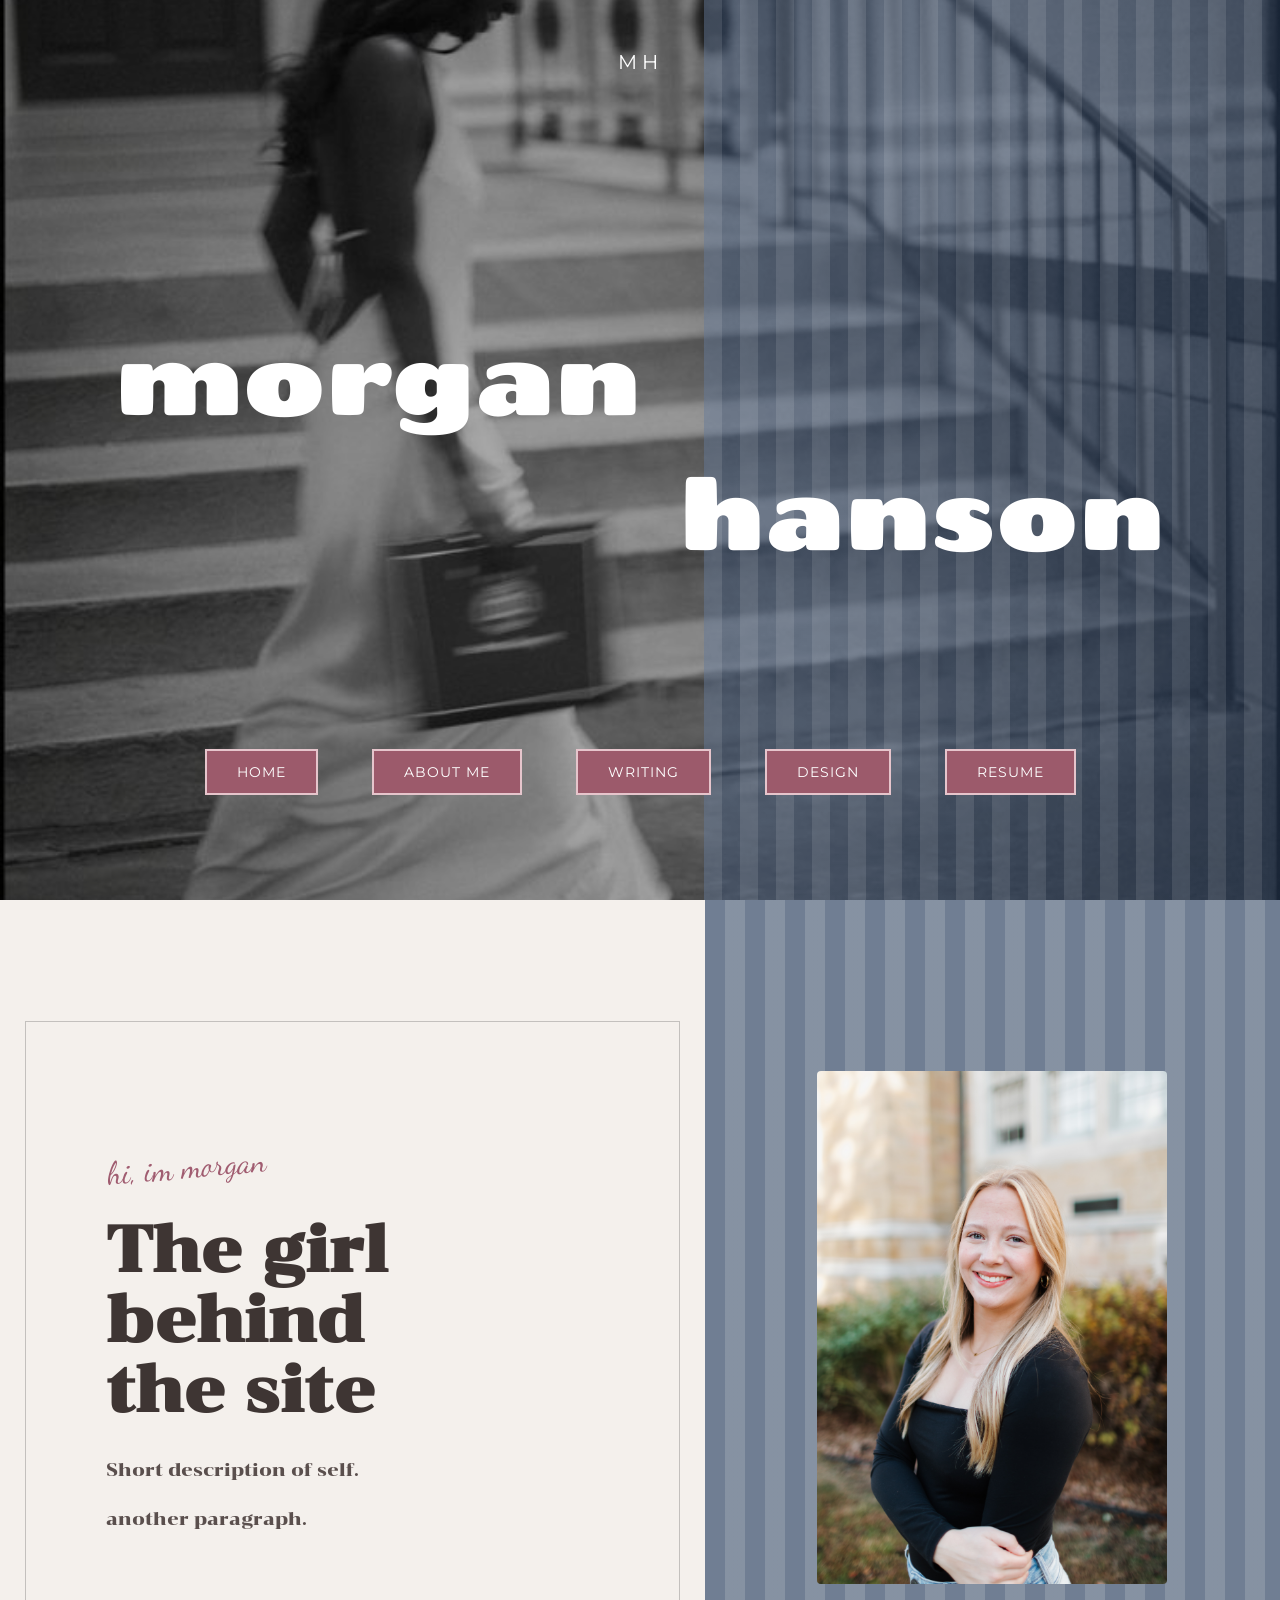
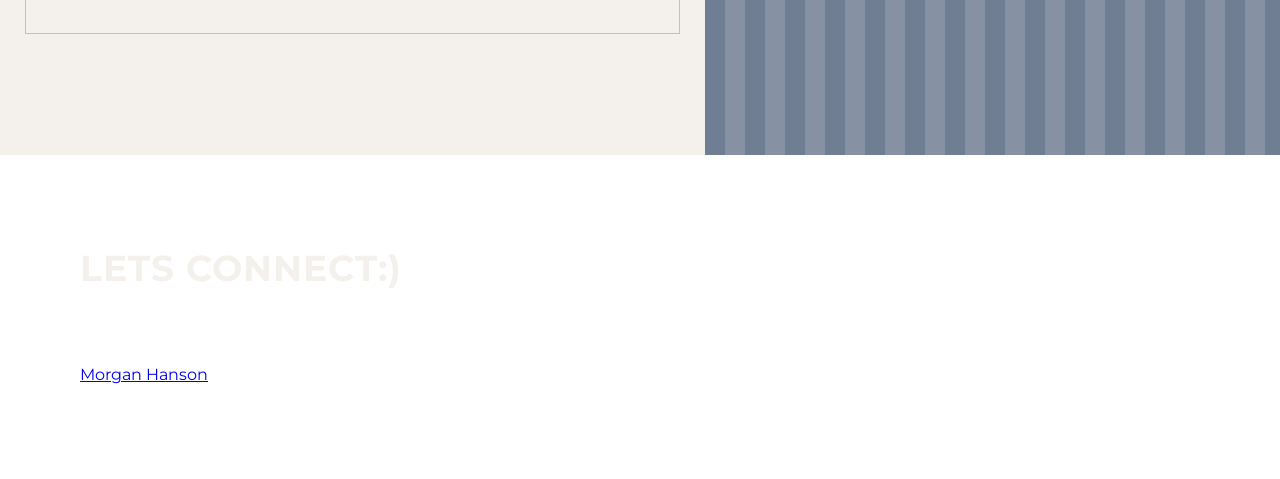
==== commit 7d003271: "I forgot to commit this - a couple days worth of info" ====
--- a/index.html
+++ b/index.html
@@ -3,10 +3,18 @@
 <head>
     <meta charset="UTF-8">
     <meta name="viewport" content="width=device-width, initial-scale=1.0">
-    <title>Morgan Hanson</title>
+    <title>Morgan Hanson Portfolio</title>
 
     <!-- LINK TO CSS FILE -->
     <link rel="stylesheet" href="styles/style.css">
+
+	<meta name="description" content="Morgan Hanson Portfolio">
+	<!-- <meta property="og:image" content="https://mohanson22.github.io/images/catkeyboard.webp"> -->
+
+	<link
+    rel="stylesheet"
+    href="https://cdnjs.cloudflare.com/ajax/libs/animate.css/4.1.1/animate.min.css"
+  />
 </head>
 
 <body>
@@ -19,8 +27,8 @@
     <div class="name last">hanson</div>
 
     <div class="nav">
-        <a href="#">HOME</a>
-        <a href="#">ABOUT ME</a>
+        <a href="index.html">HOME</a>
+        <a href="aboutme.html">ABOUT ME</a>
         <a href="#">WRITING</a>
         <a href="#">DESIGN</a>
         <a href="#">RESUME</a>
@@ -28,6 +36,61 @@
 
 </div>
 
+<!-- ABOUT ME SECTION -->
+
+
+
+<!DOCTYPE html>
+<html lang="en">
+<head>
+<meta charset="UTF-8">
+<meta name="viewport" content="width=device-width, initial-scale=1.0">
+<title>About Me</title>
+
+<link href="https://fonts.googleapis.com/css2?family=Playfair+Display:wght@400;600&family=Dancing+Script:wght@500&display=swap" rel="stylesheet">
+
+<link rel="stylesheet" href="styles.css">
+</head>
+
+<body>
+
+<div class="about-section">
+
+    <!-- LEFT CONTENT -->
+    <div class="about-left">
+
+        <div class="about-box">
+
+            <p class="handwritten">hi, im morgan</p>
+
+            <h1>
+                The girl behind <br> the site
+            </h1>
+
+            <p class="description">
+                Short description of self.
+            </p>
+
+            <p class="description">
+                another paragraph.
+            </p>
+
+        </div>
+
+    </div>
+
+    <!-- RIGHT SIDE -->
+    <div class="about-right">
+
+        <img src="images/1K1A3893.jpg" alt="Morgan Hanson">
+
+    </div>
+
+</div>
+
+</body>
+</html>
+
 <footer class="footer">
 
     <div class="footer-container">
@@ -38,17 +101,17 @@
             <div class="footer-columns">
                 <div>
                     <h4>LINKEDIN</h4>
-                    <p>morganhanson2026</p>
+					<a href="https://www.linkedin.com/in/2026-morgan-hanson" target="_blank">Morgan Hanson</a>
                 </div>
 
                 <div>
                     <h4>EMAIL</h4>
-                    <p>hello@reallygreatsite.com</p>
+                    <p>mohanson22@gmail.com</p>
                 </div>
 
                 <div>
                     <h4>PHONE</h4>
-                    <p>012-345-6789</p>
+                    <p>507-720-5977</p>
                 </div>
             </div>
         </div>
--- a/styles/style.css
+++ b/styles/style.css
@@ -1,15 +1,15 @@
-@import url('https://fonts.googleapis.com/css2?family=Rubik+Burned&display=swap');
-@import url('https://fonts.googleapis.com/css2?family=Rock+3D&display=swap');
 @import url('https://fonts.googleapis.com/css2?family=Titan+One&display=swap');
 @import url('https://fonts.googleapis.com/css2?family=Chango&display=swap');
 @import url('https://fonts.googleapis.com/css2?family=Bowlby+One&display=swap');
+@import url('https://fonts.googleapis.com/css2?family=Montserrat:ital,wght@0,100..900;1,100..900&display=swap');
+@import url('https://fonts.googleapis.com/css2?family=Chonburi&display=swap'); 
 
 /* RESET */
 body, html {
     margin: 0;
     padding: 0;
     height: 100%;
-    font-family: "Bowlby One", sans-serif;
+    font-family: "Montserrat", sans-serif;
 }
 
 /* HERO BACKGROUND */
@@ -116,7 +116,7 @@
     ); 
     color: white;
     padding: 60px 80px;
-    font-family: 'Playfair Display', serif;
+    font-family: 'Montserrat', sans-serif;
 }
 
 .footer-container {
@@ -130,6 +130,7 @@
     font-size: 36px;
     margin-bottom: 30px;
     letter-spacing: 1px;
+    color: #f4f0ec;
 }
 
 .footer-columns {
@@ -152,6 +153,101 @@
     font-size: 80px;
     font-weight: 500;
 }
+
+/* ABOUT ME SECTION */
+
+/* PAGE LAYOUT */
+.about-section {
+    display: flex;
+    height: 95vh;
+    font-family: 'Chonburi', serif;
+}
+
+/* LEFT SIDE */
+.about-left {
+    width: 60%;
+    background: #f4f0ec;
+    display: flex;
+    align-items: center;
+    justify-content: center;
+    position: relative;
+}
+
+/* BORDER BOX */
+.about-box {
+    border: 1px solid rgba(0,0,0,0.2);
+    padding: 80px;
+    width: 70%;
+}
+
+/* SCRIPT TEXT */
+.handwritten {
+    font-family: 'Dancing Script', cursive;
+    color: #a05c70;
+    font-size: 32px;
+    margin-bottom: 20px;
+    transform: rotate(-5deg);
+}
+
+/* MAIN TITLE */
+.about-box h1 {
+    font-size: 64px;
+    color: #3e3533;
+    margin-bottom: 30px;
+    line-height: 1.1;
+}
+
+/* DESCRIPTION */
+.description {
+    font-size: 18px;
+    color: #5a4f4d;
+    margin-bottom: 20px;
+    line-height: 1.6;
+}
+
+/* RIGHT SIDE */
+.about-right {
+    width: 35%;
+    position: relative;
+    top: 0;
+    right: 0;
+    width: 49%;
+    height: 100%;
+
+    background:
+        repeating-linear-gradient(
+            to right,
+            rgba(60, 80, 110, 0.4),
+            rgba(60, 80, 110, 0.4) 20px,
+            rgba(60, 80, 110, 0.15) 20px,
+            rgba(60, 80, 110, 0.15) 40px
+        ),
+        rgba(40, 60, 90, 0.5);
+
+    display: flex;
+    align-items: center;
+    justify-content: center;
+}
+
+/* IMAGE */
+.about-right img {
+    width: 70%;
+    max-width: 350px;
+    border-radius: 4px;
+    z-index: 2;
+}
+
+.parallax { 
+    background: url('../images/stripes.jpg') right/cover no-repeat fixed;
+    height: 500px;
+    background-attachment: fixed;
+    background-position: right;
+    background-repeat: no-repeat;
+    background-size: cover;
+}
+
+
+
 
 /* :root {
     --background-color: #E63462;
--- a/styles/style.css
+++ b/styles/style.css
@@ -1,15 +1,15 @@
-@import url('https://fonts.googleapis.com/css2?family=Rubik+Burned&display=swap');
-@import url('https://fonts.googleapis.com/css2?family=Rock+3D&display=swap');
 @import url('https://fonts.googleapis.com/css2?family=Titan+One&display=swap');
 @import url('https://fonts.googleapis.com/css2?family=Chango&display=swap');
 @import url('https://fonts.googleapis.com/css2?family=Bowlby+One&display=swap');
+@import url('https://fonts.googleapis.com/css2?family=Montserrat:ital,wght@0,100..900;1,100..900&display=swap');
+@import url('https://fonts.googleapis.com/css2?family=Chonburi&display=swap'); 
 
 /* RESET */
 body, html {
     margin: 0;
     padding: 0;
     height: 100%;
-    font-family: "Bowlby One", sans-serif;
+    font-family: "Montserrat", sans-serif;
 }
 
 /* HERO BACKGROUND */
@@ -116,7 +116,7 @@
     ); 
     color: white;
     padding: 60px 80px;
-    font-family: 'Playfair Display', serif;
+    font-family: 'Montserrat', sans-serif;
 }
 
 .footer-container {
@@ -130,6 +130,7 @@
     font-size: 36px;
     margin-bottom: 30px;
     letter-spacing: 1px;
+    color: #f4f0ec;
 }
 
 .footer-columns {
@@ -152,6 +153,101 @@
     font-size: 80px;
     font-weight: 500;
 }
+
+/* ABOUT ME SECTION */
+
+/* PAGE LAYOUT */
+.about-section {
+    display: flex;
+    height: 95vh;
+    font-family: 'Chonburi', serif;
+}
+
+/* LEFT SIDE */
+.about-left {
+    width: 60%;
+    background: #f4f0ec;
+    display: flex;
+    align-items: center;
+    justify-content: center;
+    position: relative;
+}
+
+/* BORDER BOX */
+.about-box {
+    border: 1px solid rgba(0,0,0,0.2);
+    padding: 80px;
+    width: 70%;
+}
+
+/* SCRIPT TEXT */
+.handwritten {
+    font-family: 'Dancing Script', cursive;
+    color: #a05c70;
+    font-size: 32px;
+    margin-bottom: 20px;
+    transform: rotate(-5deg);
+}
+
+/* MAIN TITLE */
+.about-box h1 {
+    font-size: 64px;
+    color: #3e3533;
+    margin-bottom: 30px;
+    line-height: 1.1;
+}
+
+/* DESCRIPTION */
+.description {
+    font-size: 18px;
+    color: #5a4f4d;
+    margin-bottom: 20px;
+    line-height: 1.6;
+}
+
+/* RIGHT SIDE */
+.about-right {
+    width: 35%;
+    position: relative;
+    top: 0;
+    right: 0;
+    width: 49%;
+    height: 100%;
+
+    background:
+        repeating-linear-gradient(
+            to right,
+            rgba(60, 80, 110, 0.4),
+            rgba(60, 80, 110, 0.4) 20px,
+            rgba(60, 80, 110, 0.15) 20px,
+            rgba(60, 80, 110, 0.15) 40px
+        ),
+        rgba(40, 60, 90, 0.5);
+
+    display: flex;
+    align-items: center;
+    justify-content: center;
+}
+
+/* IMAGE */
+.about-right img {
+    width: 70%;
+    max-width: 350px;
+    border-radius: 4px;
+    z-index: 2;
+}
+
+.parallax { 
+    background: url('../images/stripes.jpg') right/cover no-repeat fixed;
+    height: 500px;
+    background-attachment: fixed;
+    background-position: right;
+    background-repeat: no-repeat;
+    background-size: cover;
+}
+
+
+
 
 /* :root {
     --background-color: #E63462;
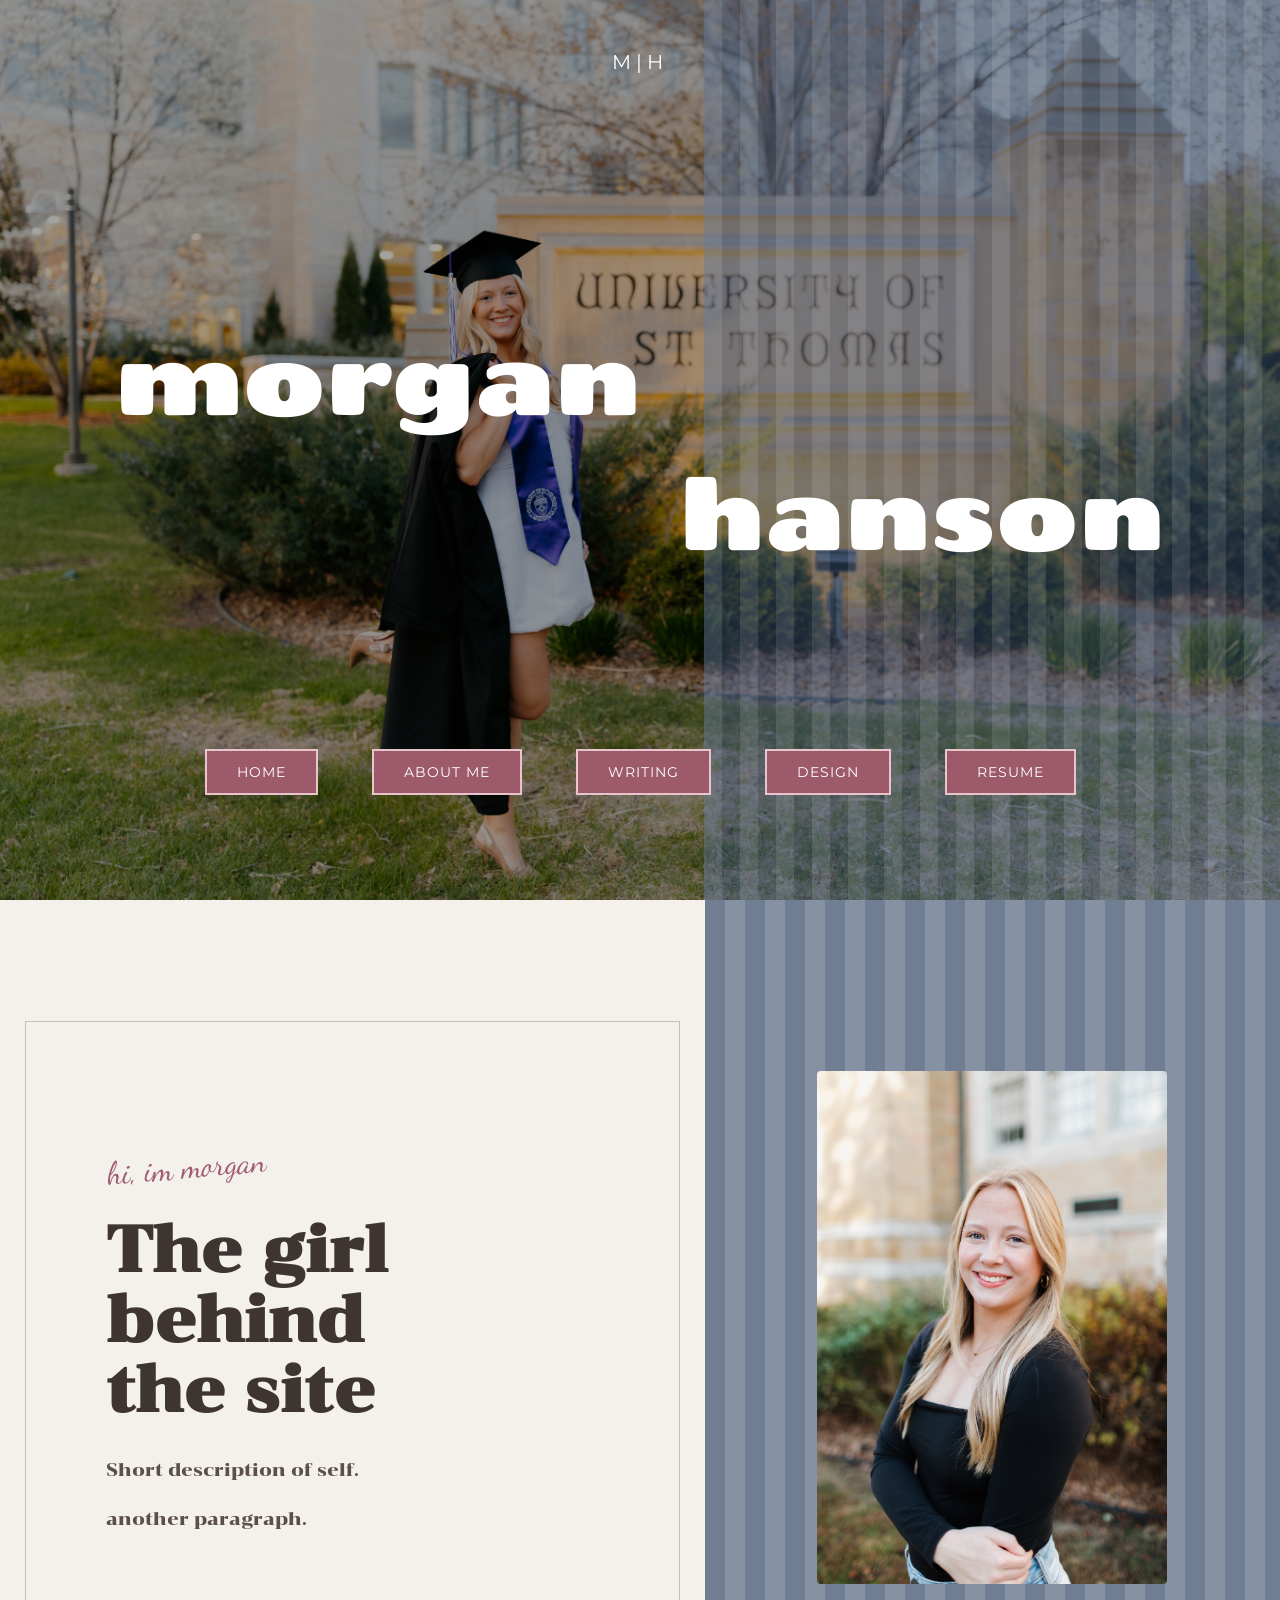
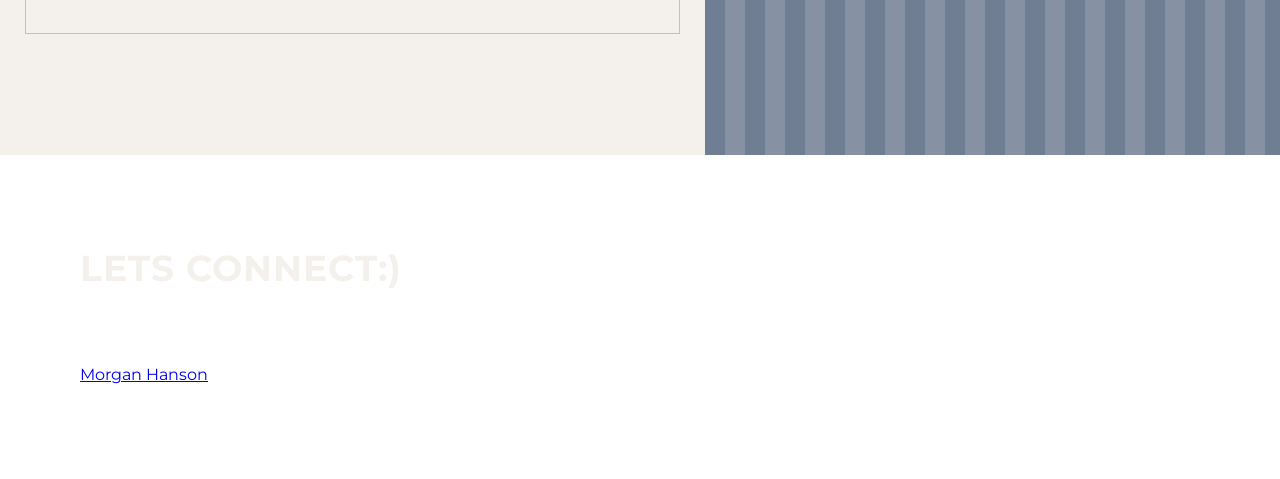
==== commit 688a5101: "new" ====
--- a/index.html
+++ b/index.html
@@ -21,7 +21,7 @@
 
 <div class="hero">
 
-    <div class="initials">MH</div>
+    <div class="initials">M|H</div>
 
     <div class="name first">morgan</div>
     <div class="name last">hanson</div>
@@ -29,10 +29,11 @@
     <div class="nav">
         <a href="index.html">HOME</a>
         <a href="aboutme.html">ABOUT ME</a>
-        <a href="#">WRITING</a>
-        <a href="#">DESIGN</a>
-        <a href="#">RESUME</a>
-    </div>
+        <a href="writing.html">WRITING</a>
+        <a href="design.html">DESIGN</a>
+        <a href="resume.html">RESUME</a>
+    </div>
+
 
 </div>
 
--- a/styles/style.css
+++ b/styles/style.css
@@ -14,10 +14,34 @@
 
 /* HERO BACKGROUND */
 .hero {
-  position: relative;
+    position: relative;
+    /* overflow: hidden; */
+    background-image: url('../images/grad.JPG');
     height: 100vh;
-    background: url('../images/image.png') center/cover no-repeat;
-}
+    background-size: cover;
+    /* background: url('../images/image.png') center/cover no-repeat; */
+}
+
+/* .vortex {
+    position: absolute;
+    top: -20%;
+    right: -10%;
+    width: 900px;
+    height: 900px;
+
+    background:
+        radial-gradient (
+            circle at center, 
+            rgba(255, 255, 255, 0.12) 0px, 
+            rgba(255, 255, 255, 0.12) 6px,
+            transparent 6px,
+            transparent 24px
+            );
+
+            transform: rotate(25deg);
+            opacity: 0.7;
+            filter: blur(1px);
+} */
 
 /* DARK LEFT SIDE */
 .hero::before {
@@ -107,6 +131,9 @@
 
 .nav a:hover {
     background: #7e4554;
+    hover {
+        background: #742d40;
+    }
 }
 
 .footer {
@@ -237,14 +264,14 @@
     z-index: 2;
 }
 
-.parallax { 
+/* .parallax { 
     background: url('../images/stripes.jpg') right/cover no-repeat fixed;
     height: 500px;
     background-attachment: fixed;
     background-position: right;
     background-repeat: no-repeat;
     background-size: cover;
-}
+} */
 
 
 
--- a/styles/style.css
+++ b/styles/style.css
@@ -14,10 +14,34 @@
 
 /* HERO BACKGROUND */
 .hero {
-  position: relative;
+    position: relative;
+    /* overflow: hidden; */
+    background-image: url('../images/grad.JPG');
     height: 100vh;
-    background: url('../images/image.png') center/cover no-repeat;
-}
+    background-size: cover;
+    /* background: url('../images/image.png') center/cover no-repeat; */
+}
+
+/* .vortex {
+    position: absolute;
+    top: -20%;
+    right: -10%;
+    width: 900px;
+    height: 900px;
+
+    background:
+        radial-gradient (
+            circle at center, 
+            rgba(255, 255, 255, 0.12) 0px, 
+            rgba(255, 255, 255, 0.12) 6px,
+            transparent 6px,
+            transparent 24px
+            );
+
+            transform: rotate(25deg);
+            opacity: 0.7;
+            filter: blur(1px);
+} */
 
 /* DARK LEFT SIDE */
 .hero::before {
@@ -107,6 +131,9 @@
 
 .nav a:hover {
     background: #7e4554;
+    hover {
+        background: #742d40;
+    }
 }
 
 .footer {
@@ -237,14 +264,14 @@
     z-index: 2;
 }
 
-.parallax { 
+/* .parallax { 
     background: url('../images/stripes.jpg') right/cover no-repeat fixed;
     height: 500px;
     background-attachment: fixed;
     background-position: right;
     background-repeat: no-repeat;
     background-size: cover;
-}
+} */
 
 
 
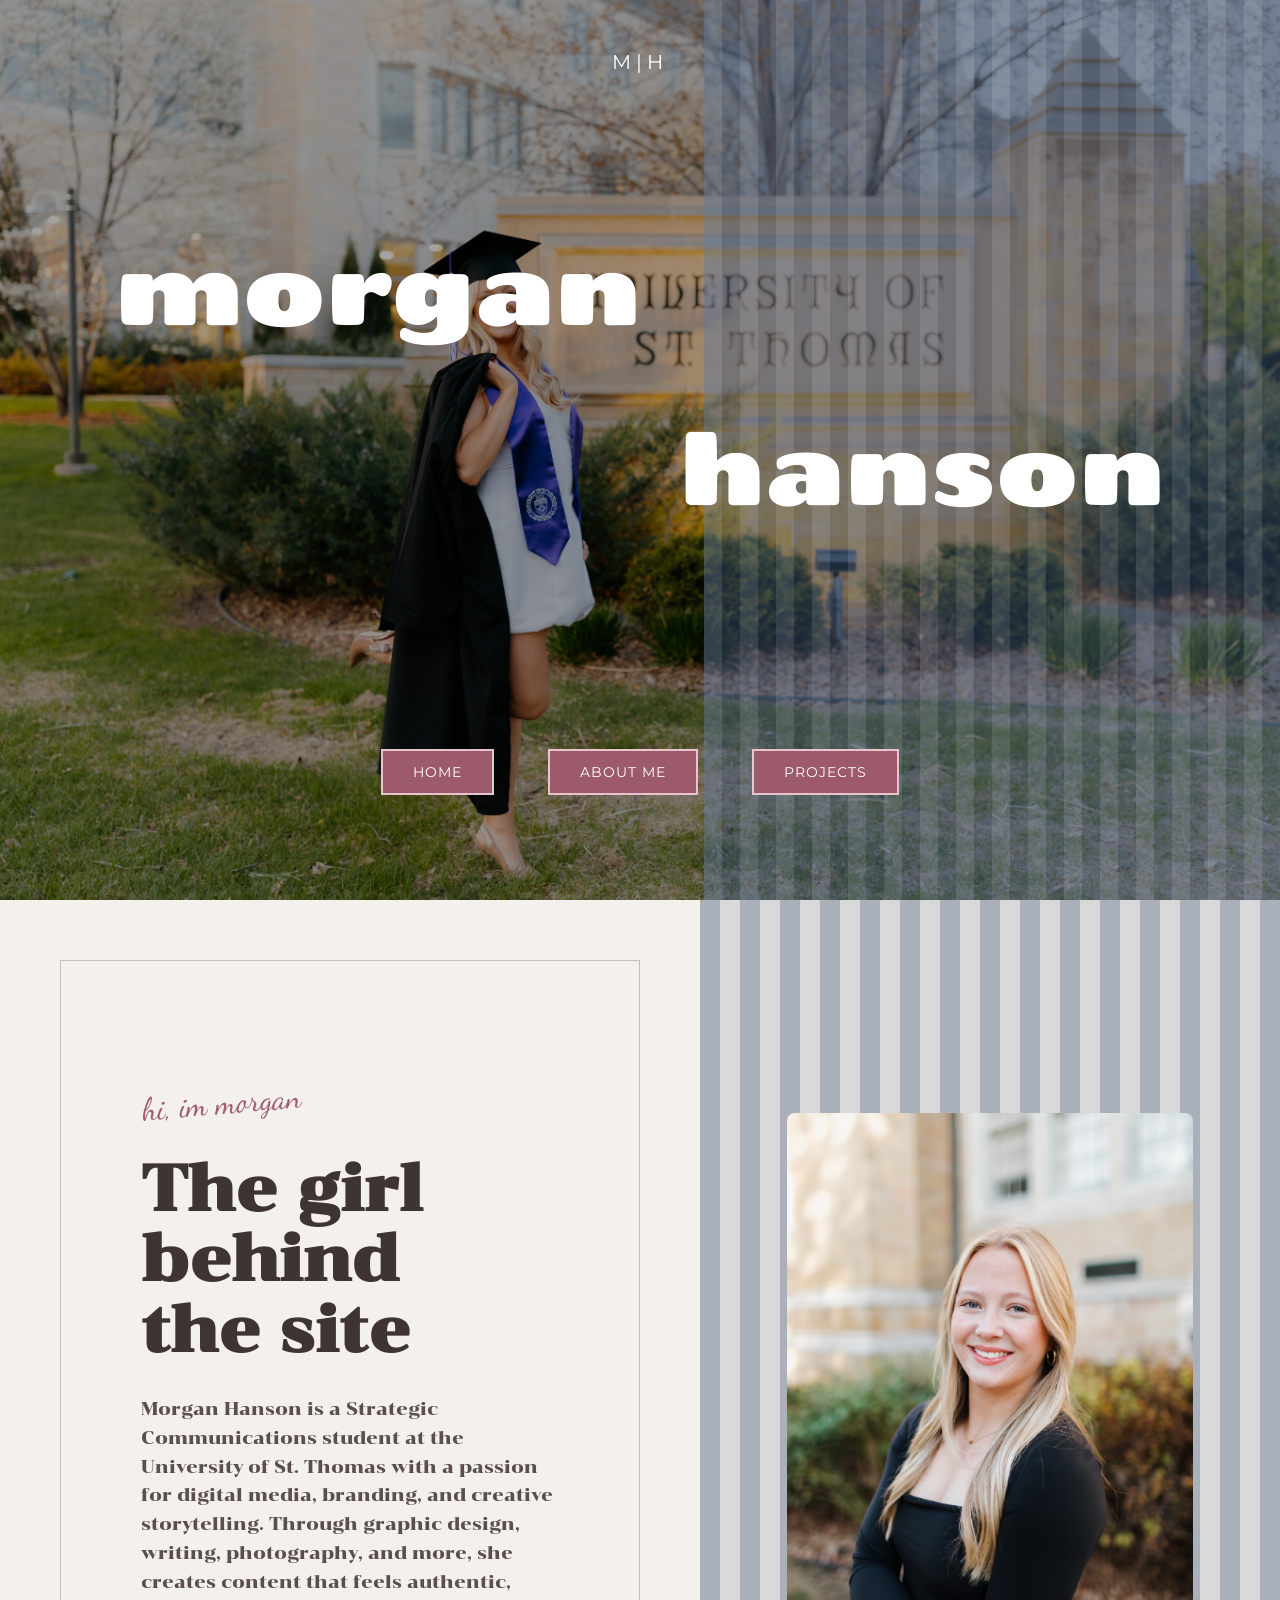
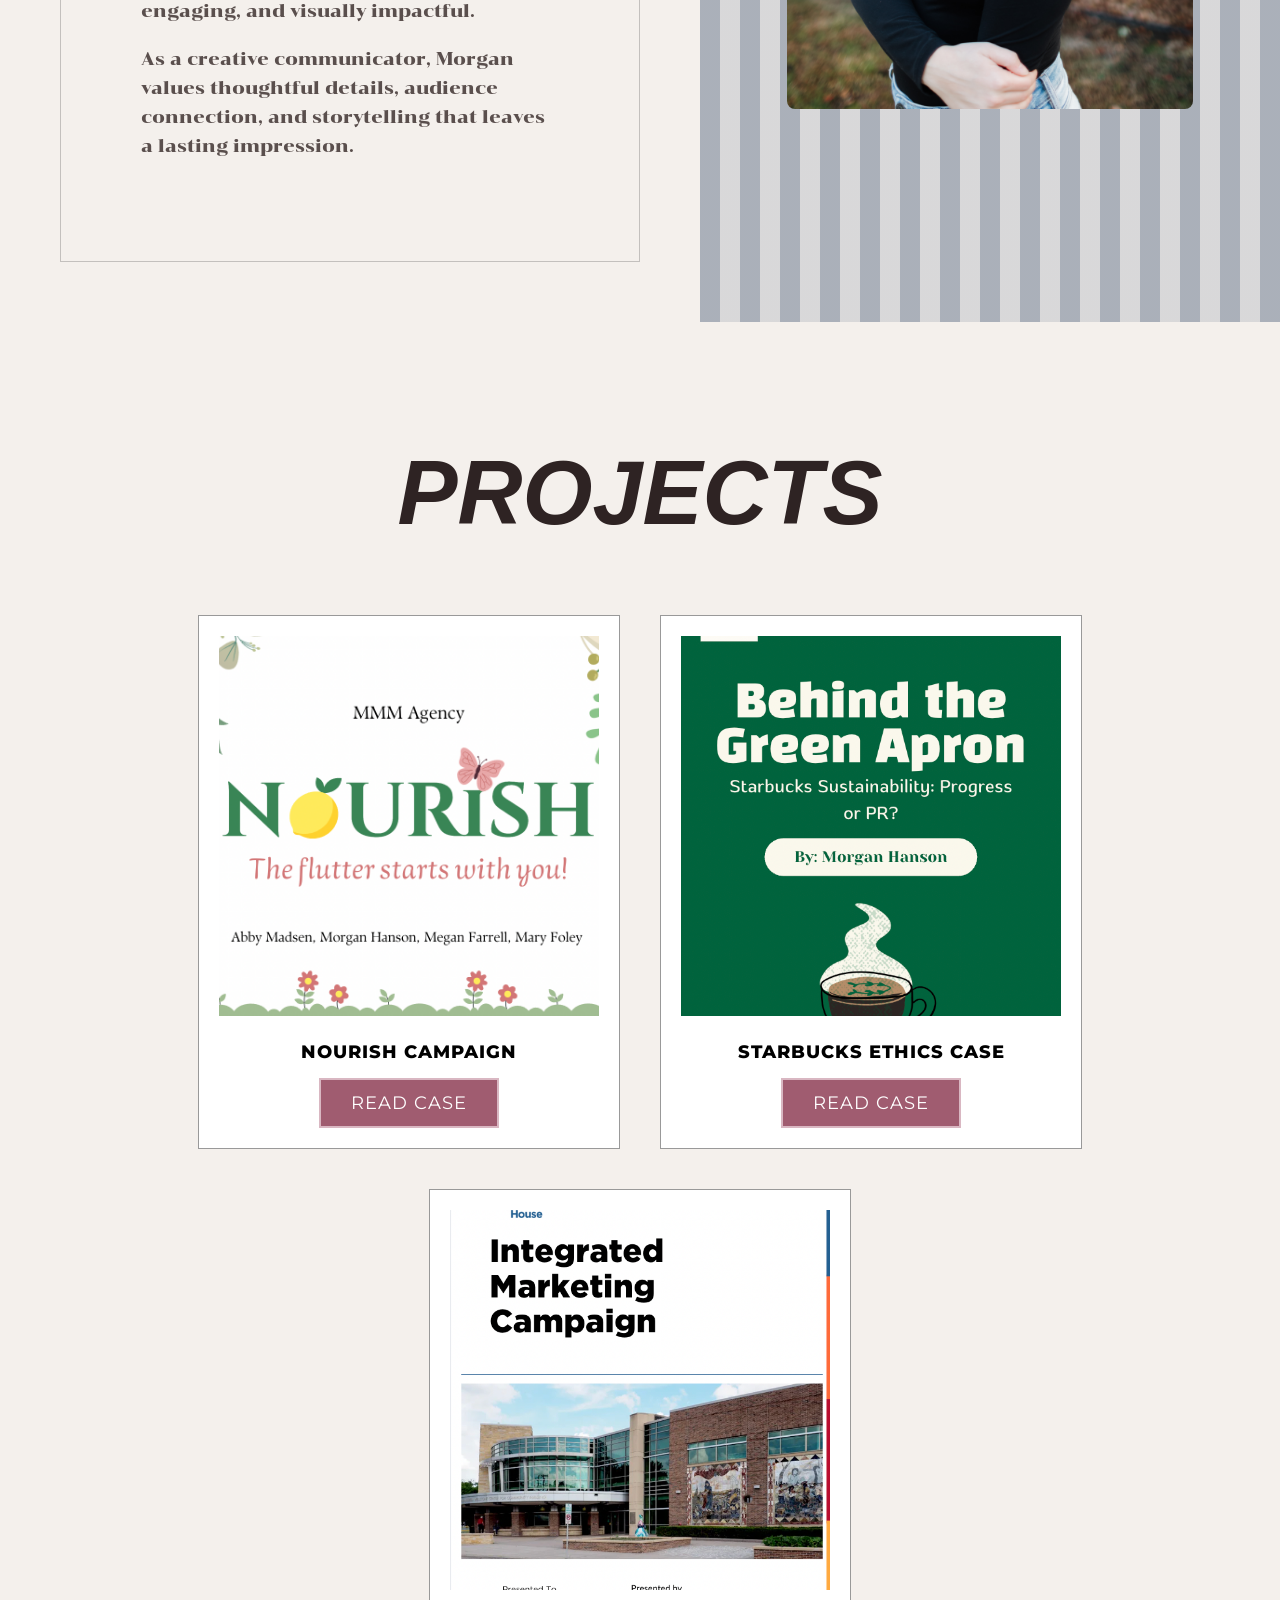
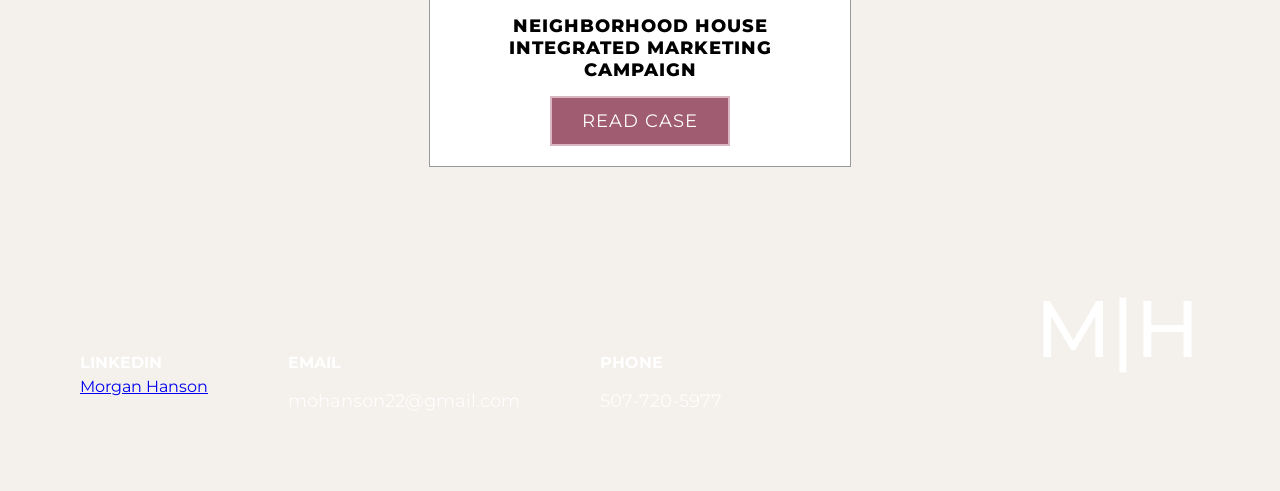
==== commit 6a7270ef: "new" ====
--- a/index.html
+++ b/index.html
@@ -28,10 +28,10 @@
 
     <div class="nav">
         <a href="index.html">HOME</a>
-        <a href="aboutme.html">ABOUT ME</a>
-        <a href="writing.html">WRITING</a>
-        <a href="design.html">DESIGN</a>
-        <a href="resume.html">RESUME</a>
+        <a href="#about">ABOUT ME</a>
+        <a href="#project">PROJECTS</a>
+        <!-- <a href="design.html">DESIGN</a>
+        <a href="resume.html">RESUME</a> -->
     </div>
 
 
@@ -55,9 +55,11 @@
 
 <body>
 
-<div class="about-section">
+<div id="about" class="about-section">
 
     <!-- LEFT CONTENT -->
+
+
     <div class="about-left">
 
         <div class="about-box">
@@ -69,11 +71,11 @@
             </h1>
 
             <p class="description">
-                Short description of self.
+                Morgan Hanson is a Strategic Communications student at the University of St. Thomas with a passion for digital media, branding, and creative storytelling. Through graphic design, writing, photography, and more, she creates content that feels authentic, engaging, and visually impactful.
             </p>
 
             <p class="description">
-                another paragraph.
+               As a creative communicator, Morgan values thoughtful details, audience connection, and storytelling that leaves a lasting impression.
             </p>
 
         </div>
@@ -89,8 +91,55 @@
 
 </div>
 
-</body>
-</html>
+
+<section id="project" class="project-section">
+
+    <h1 class="page-title">PROJECTS</h1>
+
+    <div class="projects-grid">
+
+        <!-- PROJECT 1 -->
+        <div class="project-card">
+
+            <div class="image-wrapper">
+                <img src="images/nourish.png" alt="Nourish Campaign">
+            </div>
+
+            <h2>NOURISH CAMPAIGN</h2>
+
+            <a href="https://canva.link/lsbbbtu61tedgcl">READ CASE</a>
+
+        </div>
+
+        <!-- PROJECT 2 -->
+        <div class="project-card">
+
+            <div class="image-wrapper">
+                <img src="images/starbucksethics.png" alt="Starbucks Ethics Case">
+            </div>
+
+            <h2>STARBUCKS ETHICS CASE</h2>
+
+            <a href="https://canva.link/rdq75jz9j8i3wr6">READ CASE</a>
+
+        </div>
+
+        <!-- PROJECT 3 -->
+        <div class="project-card">
+
+            <div class="image-wrapper">
+                <img src="images/NHIMC.png" alt="Neighborhood House Campaign">
+            </div>
+
+            <h2>NEIGHBORHOOD HOUSE INTEGRATED MARKETING CAMPAIGN</h2>
+
+            <a href="https://canva.link/wz8o12kl72olltv">READ CASE</a>
+
+        </div>
+
+    </div>
+
+</section>
 
 <footer class="footer">
 
@@ -132,230 +181,3 @@
 
 
 
-<!-- <!DOCTYPE html>
-<html lang="en">
-
-	<head>
-		<link rel="stylesheet" href="https://cdnjs.cloudflare.com/ajax/libs/animate.css/4.1.1/animate.min.css"/>
-		
-		<meta name="viewport" content="width=device-width, initial-scale=1">
-
-		<title>Your Name Portfolio</title>
-
-		<link href="https://cdn.jsdelivr.net/npm/bootstrap@5.3.8/dist/css/bootstrap.min.css" rel="stylesheet" integrity="sha384-sRIl4kxILFvY47J16cr9ZwB07vP4J8+LH7qKQnuqkuIAvNWLzeN8tE5YBujZqJLB" crossorigin="anonymous">
-
-		<link href="./styles/style.css" rel="stylesheet">
-	</head>
-	
-	<body> -->
-		<!-- Navigation
-		<nav class="navbar navbar-expand-lg navbar-dark bg-dark fixed-top">
-			<div class="container">
-				<a class="navbar-brand" href="#">My Portfolio</a>
-				<div class="collapse navbar-collapse" id="navbarNav">
-					<ul class="navbar-nav ms-auto">
-						<li class="nav-item">
-							<a class="navbar-brand" href="#hero">Home</a>
-						</li>
-						<li class="nav-item">
-							<a class="navbar-brand" href="#work">Work</a>
-						</li>
-						<li class="nav-item">
-							<a class="navbar-brand" href="#contact">Contact</a>
-						</li>
-					</ul>
-				</div>
-			</div>
-		</nav> -->
-
-<!-- navbar with a drop down that collapses on screens smaller than medium width -->
-<!-- <nav class="navbar navbar-expand-lg fixed-bottom">
-	<div class="container-fluid container">
-		<a class="navbar-brand" href="#">Your name</a>
-		<button class="navbar-toggler" type="button" data-bs-toggle="collapse" data-bs-target="#navbarText" aria-controls="navbarText" aria-expanded="false" aria-label="Toggle navigation">
-			<span class="navbar-toggler-icon"></span>
-		</button>
-		<div class="collapse navbar-collapse" id="navbarText">
-			<ul class="navbar-nav">
-				<li class="nav-item">
-					<a class="nav-link" href="#">
-						<a href="work copy.html">Home</a>
-						</a>
-				</li>
-				<li class="nav-item">
-					<a class="nav-link" href="#">
-						<a href="work.html">About</a>
-						</a>
-				</li>
-				<li class="nav-item dropdown">
-					<a class="nav-link dropdown-toggle" role="button" data-bs-toggle="dropdown">
-						Work
-					</a>
-					<ul class="dropdown-menu">
-						<li><a class="dropdown-item" href="#">Digital</a></li>
-						<li><a class="dropdown-item" href="#">Print</a></li>
-						<li><a class="dropdown-item" href="#">Illustration</a></li>
-					</ul>
-				</li>
-			</ul>
-		</div>
-	</div>
-</nav> -->
-
-
-		<!-- Hero Section -->
-		<!-- <section id="hero" class="hero-section">
-			<div class="container h-100 d-flex align-items-center justify-content-center">
-				<div class="text-center text-white">
-					<h1 class="display-1 fw-bold mb-4">
-						<a href="work.html">morgan hanson</a>
-						</h1>
-					<p class="lead mb-4">Crafting beautiful digital experiences</p>
-				</div>
-			</div>
-		</section>
-
-
-		<section class="carousel">
-			<div class="container">
-				<h2 class="text-center mb-5 display-5">My Work</h2>
-				<div id="catCarousel" class="carousel slide">
-					<div id="catCarousel" class="carousel slide">
-						<div class="carousel-inner">
-							<div class="carousel-item active">
-								<img src="images/bluecat.webp">
-							</div>
-							<div class="carousel-item">
-								<img src="images/catfriend.webp">
-							</div>
-							<div class="carousel-item">
-								<img src="images/catkeyboard.webp">
-							</div>
-							<div class="carousel-item">
-								<img src="images/sunflowercat.webp">
-							</div>
-							<div class="carousel-item">
-								<img src="images/orangecat.webp">
-							</div>
-						</div>
-						<button class="carousel-control-prev" type="button" data-bs-target="#catCarousel" data-bs-slide="prev">
-							Previous
-						</button>
-						<button class="carousel-control-next" type="button" data-bs-target="#catCarousel" data-bs-slide="next">
-							Next Cat
-						</button>
-					</div>
-
-				</div>
-			</div>
-		</section> -->
-
-
-
-		<!-- Work Section -->
-		<!-- <section id="work" class="py-5 sans-serif">
-			<div class="container">
-				<h2 class="text-center mb-5 display-5">My Work</h2>
-				
-				<div class="row g-4"> -->
-					<!-- Work 1 -->
-					<!-- <div class="col-md-6">
-						<div class="card h-100 work-card">
-							<img src="images/bluecat.webp">
-							<div class="card-body">
-								<h5 class="card-title">Project One</h5>
-								<p class="card-text">A modern web application built with responsive design principles. Features interactive components and smooth animations.</p>
-								<button type="button" class="btn btn-primary"
-								data-bs-toggle="modal" data-bs-target="#projectOneDetails">
-									View project one
-							</button>
-							</div>
-						</div>
-					</div> -->
-
-					<!-- Work 2 -->
-					<!-- <div class="col-md-6">
-						<div class="card h-100 work-card">
-							<img src="images/catkeyboard.webp">
-							<div class="card-body">
-								<h5 class="card-title">Project Two</h5>
-								<p class="card-text">A modern web application built with responsive design principles. Features interactive components and smooth animations.</p>
-								<a href="#" class="btn btn-sm btn-primary">View Project</a>
-							</div>
-						</div>
-					</div> -->
-
-					<!-- Work 3 -->
-					<!-- <div class="col-md-6">
-						<div class="card h-100 work-card">
-							<img src="images/orangecat.webp">
-							<div class="card-body">
-								<h5 class="card-title">Project Three</h5>
-								<p class="card-text">A modern web application built with responsive design principles. Features interactive components and smooth animations.</p>
-								<a href="#" class="btn btn-sm btn-primary">View Project</a>
-							</div>
-						</div>
-					</div> -->
-
-					<!-- Work 4 -->
-					<!-- <div class="col-md-6">
-						<div class="card h-100 work-card">
-							<img src="images/sunflowercat.webp">
-							<div class="card-body">
-								<h5 class="card-title">Project Four</h5>
-								<p class="card-text">A modern web application built with responsive design principles. Features interactive components and smooth animations.</p>
-								<a href="#" class="btn btn-sm btn-primary">View Project</a>
-							</div>
-						</div>
-					</div>
-				</div>
-			</div> -->
-
-
-<!-- Project one detail pop-up -->
-<!-- <div class="modal fade" id="projectOneDetails" tabindex="-1" aria-labelledby="exampleModalLabel" 
-aria-hidden="true">
-  <div class="modal-dialog modal-fullscreen">
-    <div class="modal-content">
-      <div class="modal-header">
-        <h1 class="modal-title fs-5" id="exampleModalLabel">Modal title</h1>
-        <button type="button" class="btn-close" data-bs-dismiss="modal" aria-label="Close"></button>
-      </div>
-      <div class="modal-body">
-
-		<div class="container">
-			<div class="row">
-				<div class="col-md-3">
-					<h2>Project one detail page</h2>
-				</div>
-				<div class="col-md-9">
-					<img src="images/bluecat.webp">
-				</div>
-			</div>
-		</div> -->
-		
-
-
-<!-- 
-      </div>
-      <div class="modal-footer">
-        <button type="button" class="btn btn-secondary" data-bs-dismiss="modal">Close</button>
-      </div>
-    </div>
-  </div>
-</div>
-
-
-		</section> -->
-
-
-<!-- <footer>
-	<div class="container-fluid">
-		 footer content goes in here -->
-	<!-- </div>
-</footer>
-
-
-		<script src="https://cdn.jsdelivr.net/npm/bootstrap@5.3.8/dist/js/bootstrap.bundle.min.js" integrity="sha384-FKyoEForCGlyvwx9Hj09JcYn3nv7wiPVlz7YYwJrWVcXK/BmnVDxM+D2scQbITxI" crossorigin="anonymous"></script>
-	</body>
-</html> --> 
--- a/styles/style.css
+++ b/styles/style.css
@@ -10,6 +10,16 @@
     padding: 0;
     height: 100%;
     font-family: "Montserrat", sans-serif;
+}
+
+:root {
+    --stripe-bg: repeating-linear-gradient(
+        90deg,
+        rgba(104, 119, 141, 0.85) 0px,
+        rgba(104, 119, 141, 0.85) 28px,
+        rgba(150, 160, 175, 0.85) 28px,
+        rgba(150, 160, 175, 0.85) 56px
+    );
 }
 
 /* HERO BACKGROUND */
@@ -22,26 +32,6 @@
     /* background: url('../images/image.png') center/cover no-repeat; */
 }
 
-/* .vortex {
-    position: absolute;
-    top: -20%;
-    right: -10%;
-    width: 900px;
-    height: 900px;
-
-    background:
-        radial-gradient (
-            circle at center, 
-            rgba(255, 255, 255, 0.12) 0px, 
-            rgba(255, 255, 255, 0.12) 6px,
-            transparent 6px,
-            transparent 24px
-            );
-
-            transform: rotate(25deg);
-            opacity: 0.7;
-            filter: blur(1px);
-} */
 
 /* DARK LEFT SIDE */
 .hero::before {
@@ -62,6 +52,9 @@
     right: 0;
     width: 45%;
     height: 100%;
+    /* background: var(--stripe-bg);
+    background-size: 56px 100%;
+    background-position: left top; */
 
     background:
     /* STRIPES (top layer) */
@@ -86,13 +79,13 @@
 }
 
 .first {
-    top: 35%;
+    top: 25%;
     left: 9%;
     font-size: 100px;
 }
 
 .last {
-    top: 50%;
+    top: 45%;
     right: 9%;
     font-size: 100px;
 }
@@ -106,6 +99,10 @@
     letter-spacing: 5px;
     z-index: 2;
     font-size: 20px;
+}
+
+html { 
+    scroll-behavior: smooth; 
 }
 
 /* NAV BUTTONS */
@@ -134,6 +131,16 @@
     hover {
         background: #742d40;
     }
+}
+
+/* TITLE */
+.section-title {
+    text-align: center;
+    font-size: 70px;
+    letter-spacing: 4px;
+    color: #4a3a3a;
+    margin-bottom: 70px;
+    font-weight: 800;
 }
 
 .footer {
@@ -186,25 +193,31 @@
 /* PAGE LAYOUT */
 .about-section {
     display: flex;
-    height: 95vh;
+    align-items: stretch;
+    width: 100%;
+    /* min-height: 100vh; */
+    margin-bottom: 120px;
     font-family: 'Chonburi', serif;
 }
 
 /* LEFT SIDE */
 .about-left {
-    width: 60%;
+    /* width: 60%; */
     background: #f4f0ec;
-    display: flex;
-    align-items: center;
+    flex: 1;
+    display: flex;
+    padding: 60px;
+    /* align-items: center;
     justify-content: center;
-    position: relative;
+    position: relative; */
 }
 
 /* BORDER BOX */
 .about-box {
     border: 1px solid rgba(0,0,0,0.2);
     padding: 80px;
-    width: 70%;
+    width: 100%;
+    /* height: fit-content; */
 }
 
 /* SCRIPT TEXT */
@@ -234,145 +247,145 @@
 
 /* RIGHT SIDE */
 .about-right {
-    width: 35%;
+    background: var(--stripe-bg);
+    backround-size: 56px 100%;
+    background-position: left top; 
+    flex: 1;
+    display: flex; 
+    /* width: 35%;
     position: relative;
     top: 0;
     right: 0;
     width: 49%;
-    height: 100%;
+    height: 100%; */
+    justify-content: center;
+    align-items: center; 
 
     background:
         repeating-linear-gradient(
-            to right,
+            90deg,
             rgba(60, 80, 110, 0.4),
             rgba(60, 80, 110, 0.4) 20px,
             rgba(60, 80, 110, 0.15) 20px,
             rgba(60, 80, 110, 0.15) 40px
-        ),
-        rgba(40, 60, 90, 0.5);
-
-    display: flex;
+        );
+        /* rgba(40, 60, 90, 0.5); */
+
+    /* display: flex;
     align-items: center;
-    justify-content: center;
+    justify-content: center; */
 }
 
 /* IMAGE */
 .about-right img {
     width: 70%;
-    max-width: 350px;
-    border-radius: 4px;
-    z-index: 2;
-}
-
-/* .parallax { 
-    background: url('../images/stripes.jpg') right/cover no-repeat fixed;
-    height: 500px;
-    background-attachment: fixed;
-    background-position: right;
-    background-repeat: no-repeat;
-    background-size: cover;
-} */
-
-
-
-
-/* :root {
-    --background-color: #E63462;
-    --text-color: #483D3F;
-    --highlight-color-one: #708B75;
-    --highlight-color-two: #EF6351;
-    --highlight-color-three: #EDDDD4;
-}
-
+    max-width: 500px;
+    border-radius: 8px;
+    /* z-index: 2; */
+}
+
+/* PAGE */
 body {
-    background-color: var(--background-color);
-    color: var(--text-color);
-}
-
-.carousel-inner img {
-    width: 100%;
-    aspect-ratio: 16/9;
+    margin: 0;
+    background: #f4f0ec;
+    font-family: "Montserrat", sans-serif;
+}
+
+/* SECTION */
+.writing-section {
+    width: 90%;
+    margin: auto;
+    padding: 60px 0;
+}
+
+/* TITLE */
+.page-title {
+    text-align: center;
+    font-size: 90px;
+    font-style: italic;
+    margin-bottom: 70px;
+    color: #2e2323;
+}
+
+/* GRID */
+.projects-grid {
+    display: flex;
+    justify-content: center;
+    gap: 40px;
+    flex-wrap: wrap;
+}
+
+/* CARD */
+.project-card {
+    width: 380px;
+    background: white;
+    border: 1px solid #999;
+    padding: 20px;
+    text-align: center;
+}
+
+/* SQUARE IMAGE BOX */
+.image-wrapper {
+    width: 100%;
+    aspect-ratio: 1 / 1;
+    overflow: hidden;
+    margin-bottom: 25px;
+}
+
+/* IMAGE */
+.image-wrapper img {
+    width: 100%;
+    height: 100%;
     object-fit: cover;
-}
-
-.btn {
-    background: var(--text-color);
-    border: none;
-    color: var(--green-hightlight);
-    font-family: "Roboto";
-    font-weight: 900;
-    font-size: 12px;
-    text-transform: uppercase;
+    display: block;
+}
+
+/* TEXT */
+.project-card h2 {
+    font-size: 18px;
+    font-weight: 800;
     letter-spacing: 1px;
-    border-radius: 112px;
-}
-
-div.card {
-    border: none;
-    background-color: transparent;
-}
-
-div.card {
-    border: none;
-    background-color: transparent;
-}
-
-div.card-body, .card-title, .card-text {
-    color: var(--text-color);
-}
-
-/* Hero Section */
-/* .hero-section {
-    background: url('../images/image.png');
-    background-size: cover;
-    background-position: 50% 50%;
-    height: 100vh;
-    display: flex;
-    align-items: center;
-    justify-content: center;
-    color: white;
-}
-
-.bg-light {
-    background-color: red;
-}
-
-.hero-section h1 {
-    font-weight: 700;
-    font-family: "Chango", system-ui;
-}
-
-h2, h3, h4, h5 {
-    font-family: "Rubik Burned", system-ui;
-}
-
-.hero-section .lead {
-    font-size: 1.5rem;
-}
-
-.work-card img {
-    height: 300px;
-    object-fit: cover;
-    border-radius: 0;
-}
-
-.work-card {
-    font-family: "Rock 3D", system-ui;
-    border-radius: 0px;
-    border: none;
-}
-
-.btn {
-    background-color: var(--highlight-color-two);
-    border: none;
-}
-
-
-h2 {
-    font-weight: 700;
-    color: var(--text-color);
-}
-
-.modal-body img {
-    width: 100%;
-} */ 
+    margin-bottom: 15px;
+}
+
+.project-card p {
+    font-size: 18px;
+    color: #333;
+    margin-bottom: 20px;
+}
+
+.project-card a {
+    color: #5d2ca3;
+    font-size: 18px;
+    text-decoration: underline;
+}
+
+/* MOBILE */
+@media (max-width: 768px) {
+
+    .page-title {
+        font-size: 55px;
+    }
+
+    .project-card {
+        width: 100%;
+    }
+
+}
+
+/* BUTTON */
+.project-card a {
+    display: inline-block;
+    padding: 12px 30px;
+    background: #a05c70;
+    color: white;
+    text-decoration: none;
+    letter-spacing: 1px;
+    border: 2px solid #d9b7c2;
+    transition: 0.3s, ease;
+}
+
+.project-card a:hover {
+    background: #8a4d5f;
+    transform: translateY(-2px);
+}
